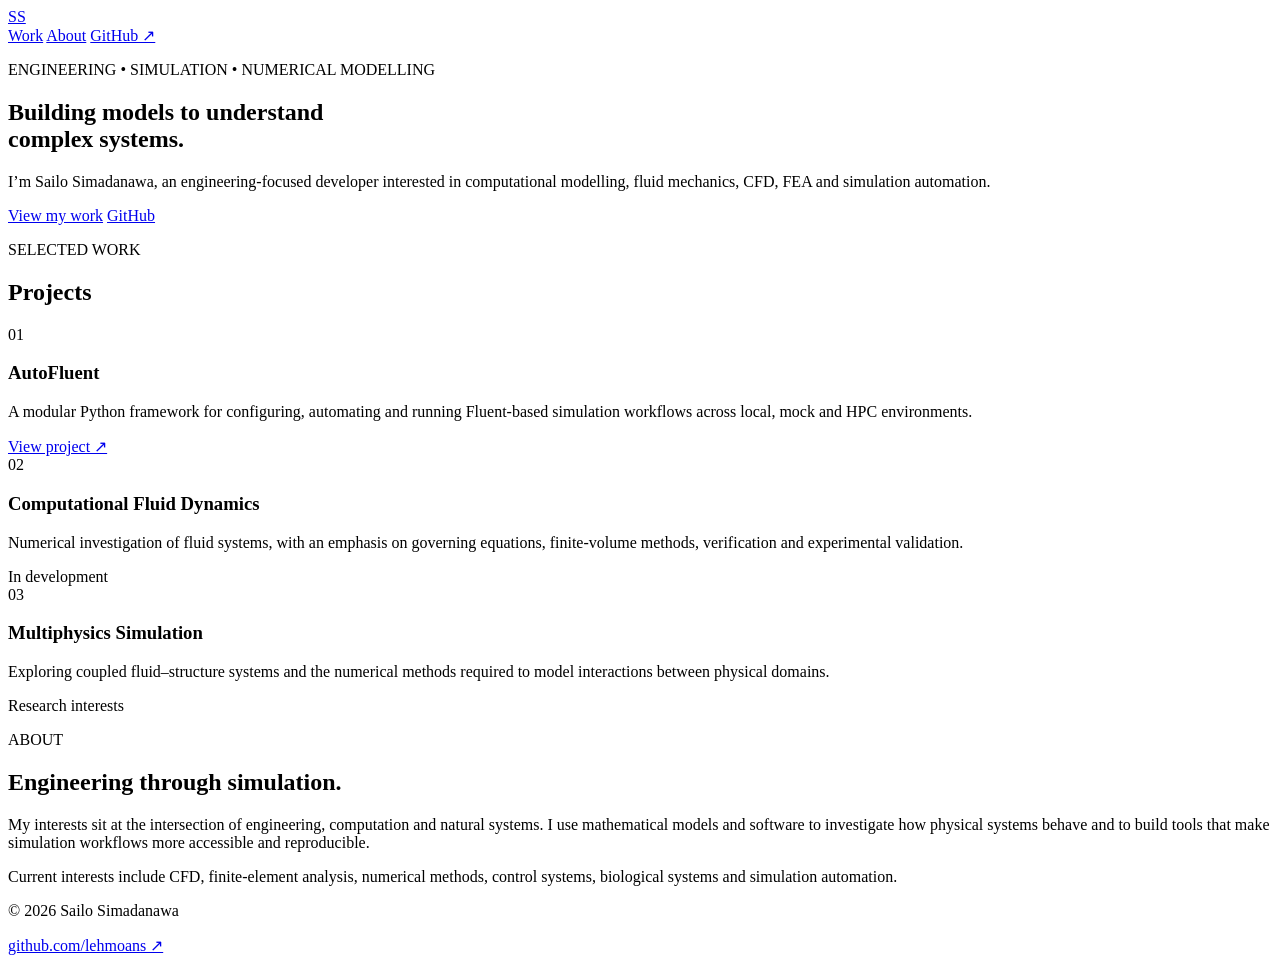
==== index.html @ bb5c77ad "Create initial portfolio website" ====
<!DOCTYPE html>
<html lang="en">
<head>
  <meta charset="UTF-8">
  <meta name="viewport" content="width=device-width, initial-scale=1.0">
  <meta name="description" content="Sailo Simadanawa — engineering, simulation and numerical modelling portfolio.">
  <title>Sailo Simadanawa | Simulation & Engineering</title>
  <link rel="stylesheet" href="style.css">
</head>
<body>
  <header class="nav">
    <a class="logo" href="#">SS</a>
    <nav>
      <a href="#work">Work</a>
      <a href="#about">About</a>
      <a href="https://github.com/lehmoans" target="_blank" rel="noopener">GitHub ↗</a>
    </nav>
  </header>

  <main>
    <section class="hero">
      <p class="eyebrow">ENGINEERING • SIMULATION • NUMERICAL MODELLING</p>
      <h1>Building models to understand<br><span>complex systems.</span></h1>
      <p class="intro">
        I’m Sailo Simadanawa, an engineering-focused developer interested in
        computational modelling, fluid mechanics, CFD, FEA and simulation automation.
      </p>
      <div class="actions">
        <a class="button primary" href="#work">View my work</a>
        <a class="button secondary" href="https://github.com/lehmoans" target="_blank" rel="noopener">GitHub</a>
      </div>
    </section>

    <section id="work" class="section">
      <div class="section-heading">
        <p class="eyebrow">SELECTED WORK</p>
        <h2>Projects</h2>
      </div>

      <div class="projects">
        <article class="card">
          <div class="number">01</div>
          <h3>AutoFluent</h3>
          <p>A modular Python framework for configuring, automating and running Fluent-based simulation workflows across local, mock and HPC environments.</p>
          <a href="https://github.com/lehmoans/manasimulations" target="_blank" rel="noopener">View project ↗</a>
        </article>

        <article class="card">
          <div class="number">02</div>
          <h3>Computational Fluid Dynamics</h3>
          <p>Numerical investigation of fluid systems, with an emphasis on governing equations, finite-volume methods, verification and experimental validation.</p>
          <span class="muted">In development</span>
        </article>

        <article class="card">
          <div class="number">03</div>
          <h3>Multiphysics Simulation</h3>
          <p>Exploring coupled fluid–structure systems and the numerical methods required to model interactions between physical domains.</p>
          <span class="muted">Research interests</span>
        </article>
      </div>
    </section>

    <section id="about" class="section about">
      <div class="section-heading">
        <p class="eyebrow">ABOUT</p>
        <h2>Engineering through simulation.</h2>
      </div>
      <div class="about-text">
        <p>
          My interests sit at the intersection of engineering, computation and
          natural systems. I use mathematical models and software to investigate
          how physical systems behave and to build tools that make simulation
          workflows more accessible and reproducible.
        </p>
        <p>
          Current interests include CFD, finite-element analysis, numerical
          methods, control systems, biological systems and simulation automation.
        </p>
      </div>
    </section>
  </main>

  <footer>
    <p>© 2026 Sailo Simadanawa</p>
    <a href="https://github.com/lehmoans" target="_blank" rel="noopener">github.com/lehmoans ↗</a>
  </footer>
</body>
</html>
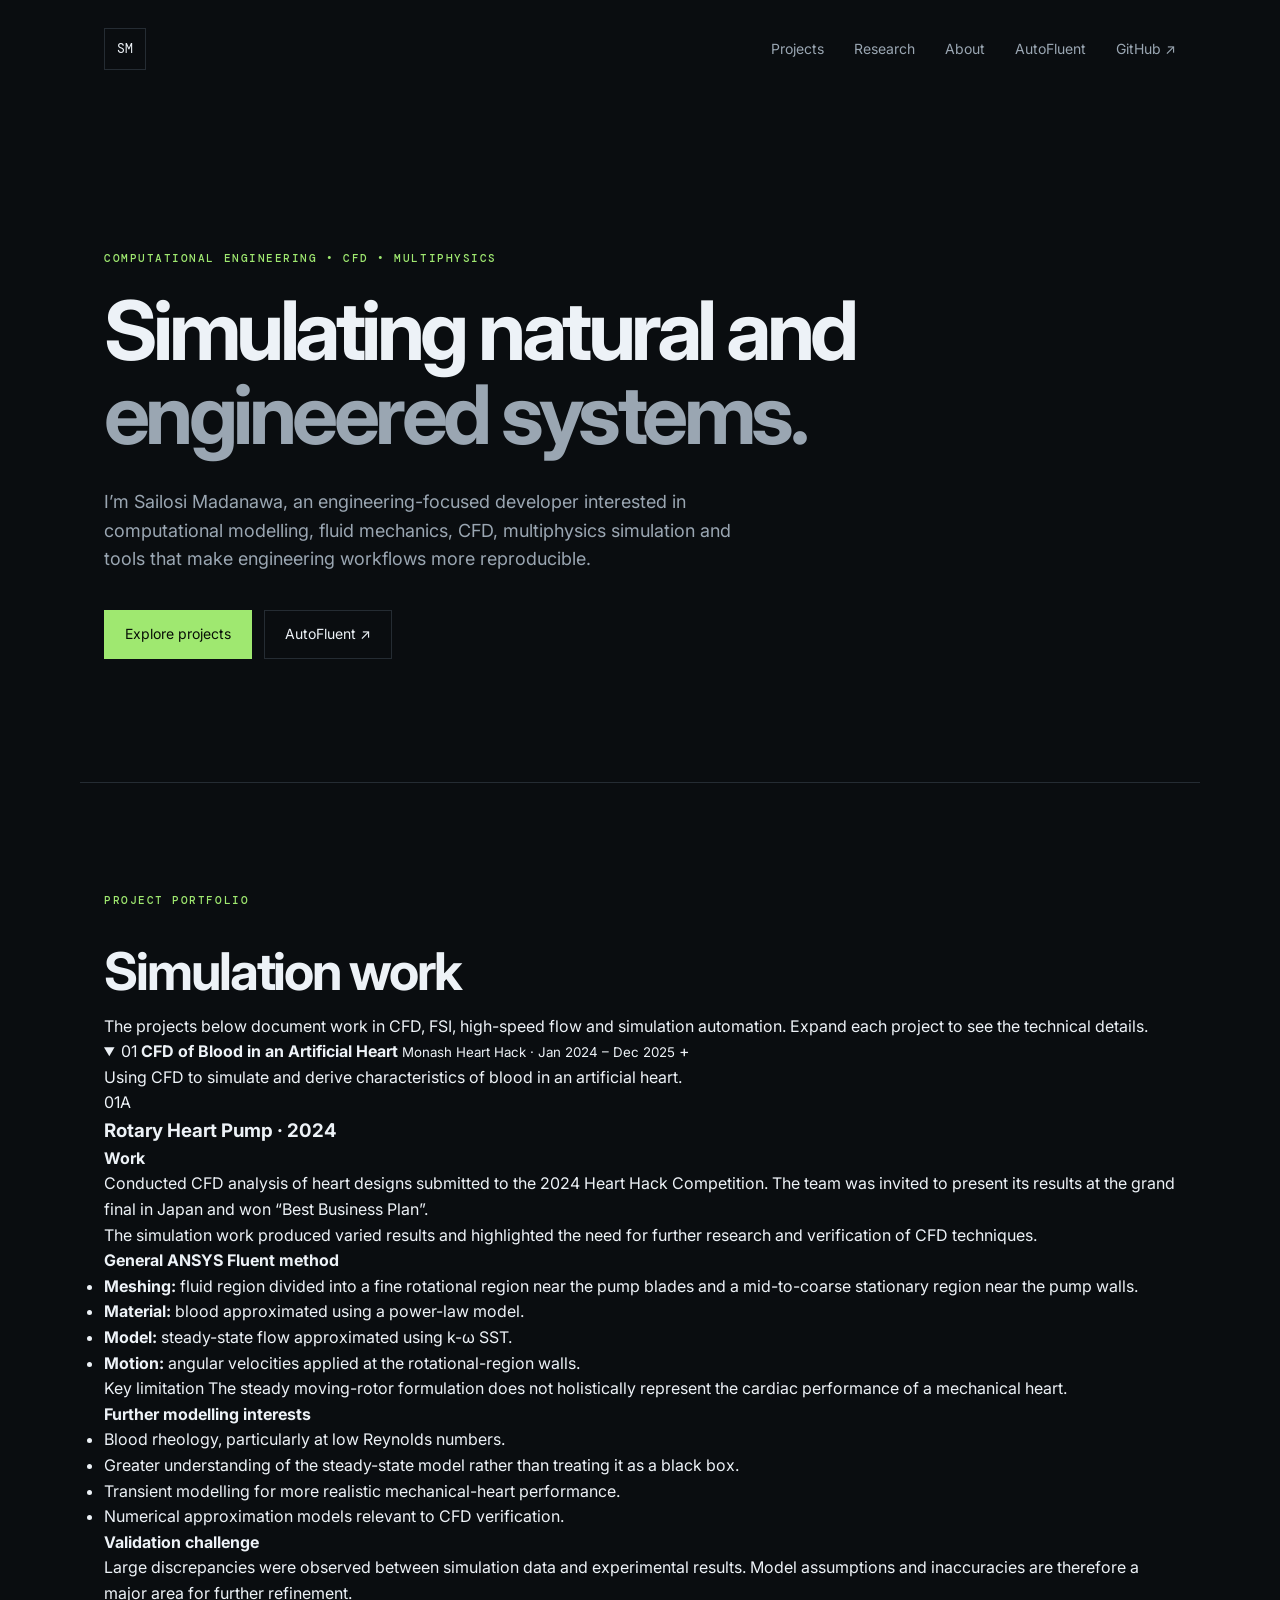
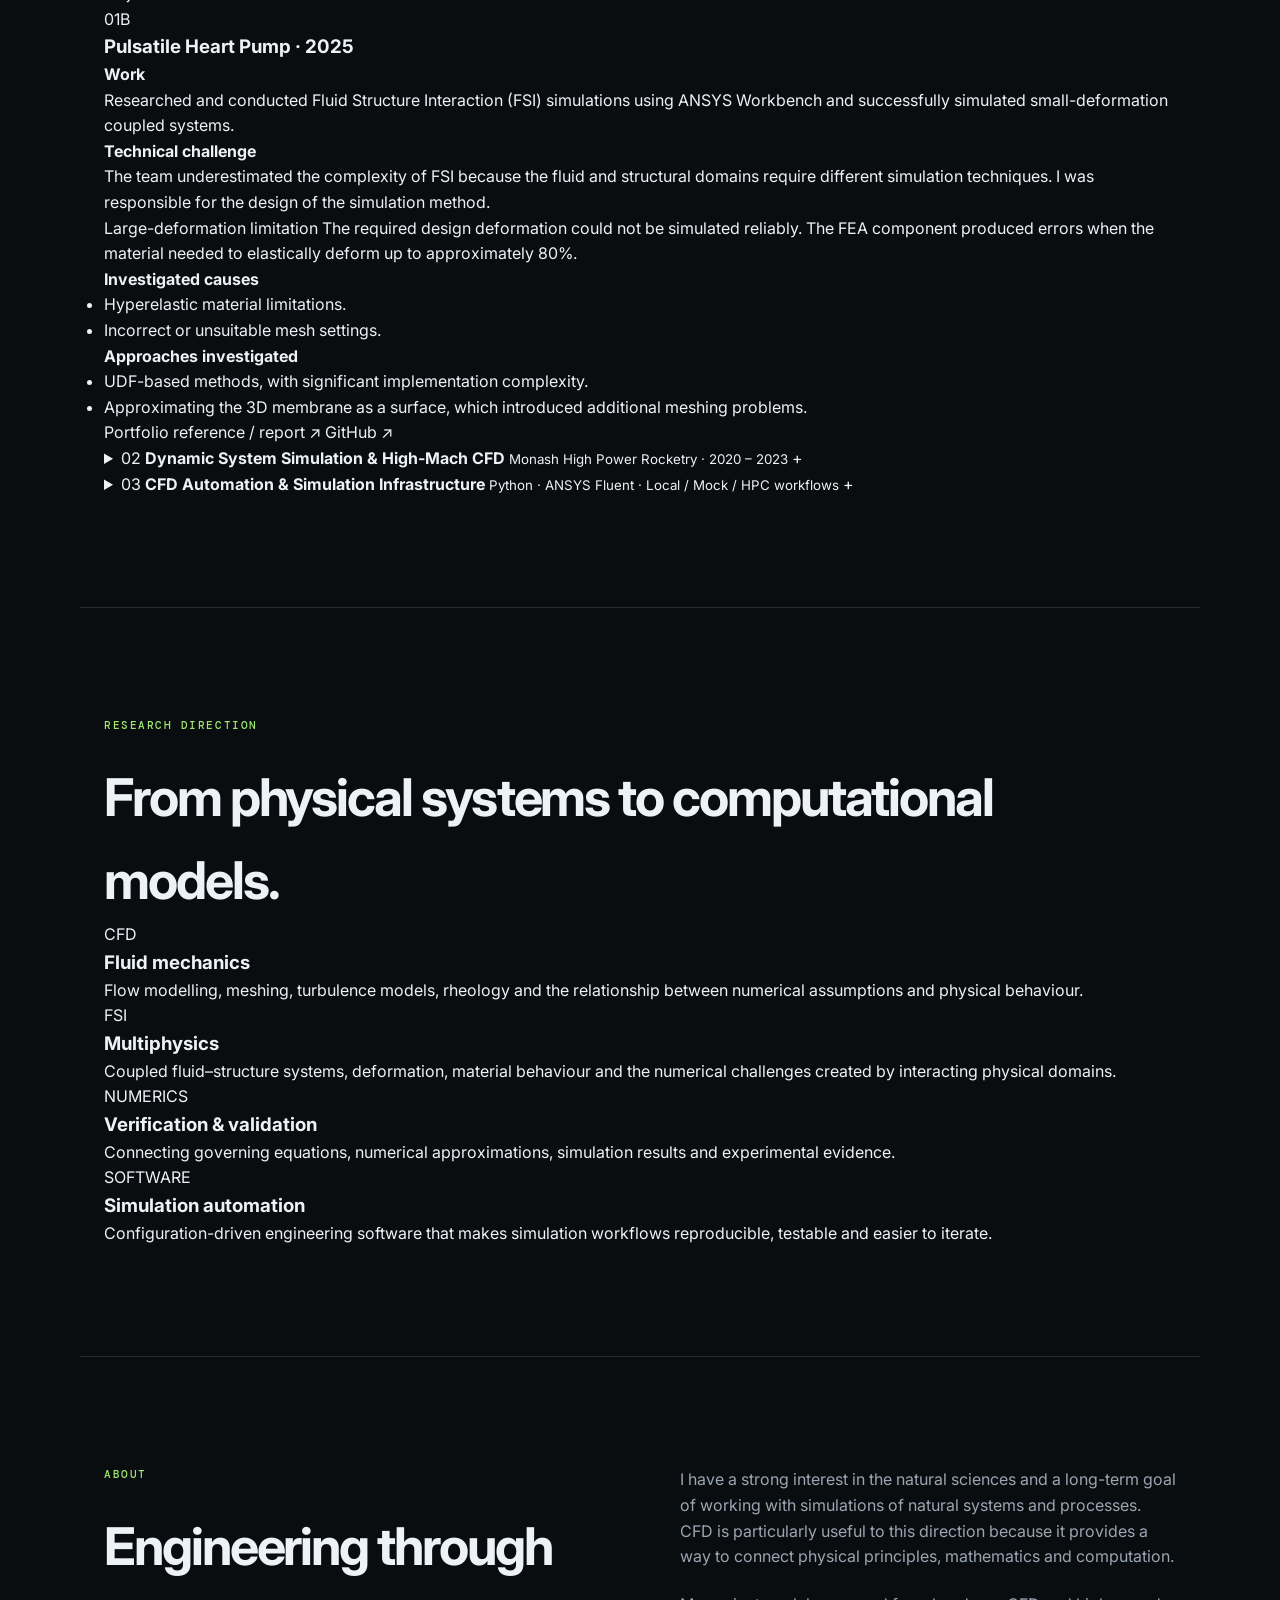
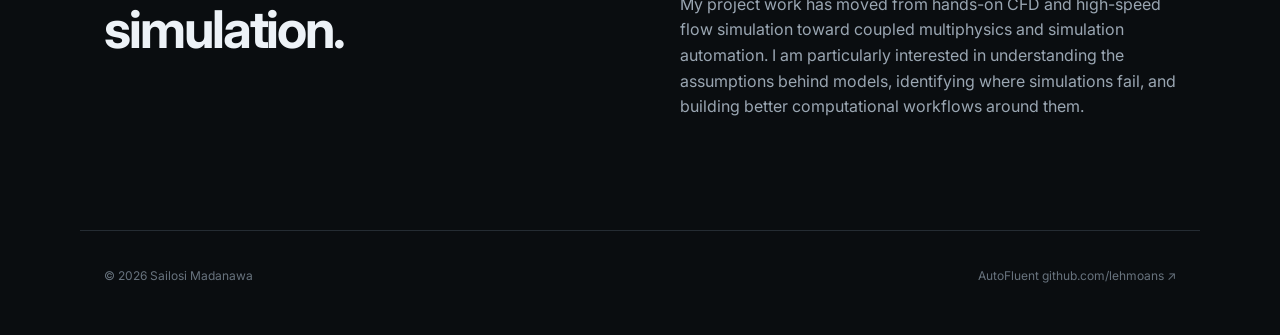
==== commit a912a7d0: "Build project portfolio with expandable project details" ====
--- a/index.html
+++ b/index.html
@@ -3,60 +3,302 @@
 <head>
   <meta charset="UTF-8">
   <meta name="viewport" content="width=device-width, initial-scale=1.0">
-  <meta name="description" content="Sailo Simadanawa — engineering, simulation and numerical modelling portfolio.">
-  <title>Sailo Simadanawa | Simulation & Engineering</title>
+  <meta name="description" content="Sailosi Madanawa — computational fluid dynamics, multiphysics simulation, numerical modelling and simulation automation portfolio.">
+  <meta property="og:title" content="Sailosi Madanawa | Simulation Engineering">
+  <meta property="og:description" content="Portfolio of CFD, FSI, high-Mach simulation and simulation automation projects.">
+  <meta property="og:type" content="website">
+  <title>Sailosi Madanawa | Simulation Engineering</title>
   <link rel="stylesheet" href="style.css">
 </head>
 <body>
   <header class="nav">
-    <a class="logo" href="#">SS</a>
-    <nav>
-      <a href="#work">Work</a>
+    <a class="logo" href="#">SM</a>
+    <nav aria-label="Primary navigation">
+      <a href="#projects">Projects</a>
+      <a href="#research">Research</a>
       <a href="#about">About</a>
+      <a href="autofluent.html">AutoFluent</a>
       <a href="https://github.com/lehmoans" target="_blank" rel="noopener">GitHub ↗</a>
     </nav>
   </header>
 
   <main>
     <section class="hero">
-      <p class="eyebrow">ENGINEERING • SIMULATION • NUMERICAL MODELLING</p>
-      <h1>Building models to understand<br><span>complex systems.</span></h1>
+      <p class="eyebrow">COMPUTATIONAL ENGINEERING • CFD • MULTIPHYSICS</p>
+      <h1>Simulating natural and<br><span>engineered systems.</span></h1>
       <p class="intro">
-        I’m Sailo Simadanawa, an engineering-focused developer interested in
-        computational modelling, fluid mechanics, CFD, FEA and simulation automation.
+        I’m Sailosi Madanawa, an engineering-focused developer interested in
+        computational modelling, fluid mechanics, CFD, multiphysics simulation
+        and tools that make engineering workflows more reproducible.
       </p>
       <div class="actions">
-        <a class="button primary" href="#work">View my work</a>
-        <a class="button secondary" href="https://github.com/lehmoans" target="_blank" rel="noopener">GitHub</a>
+        <a class="button primary" href="#projects">Explore projects</a>
+        <a class="button secondary" href="autofluent.html">AutoFluent ↗</a>
       </div>
     </section>
 
-    <section id="work" class="section">
+    <section id="projects" class="section">
       <div class="section-heading">
-        <p class="eyebrow">SELECTED WORK</p>
-        <h2>Projects</h2>
-      </div>
-
-      <div class="projects">
-        <article class="card">
-          <div class="number">01</div>
-          <h3>AutoFluent</h3>
-          <p>A modular Python framework for configuring, automating and running Fluent-based simulation workflows across local, mock and HPC environments.</p>
-          <a href="https://github.com/lehmoans/manasimulations" target="_blank" rel="noopener">View project ↗</a>
+        <p class="eyebrow">PROJECT PORTFOLIO</p>
+        <h2>Simulation work</h2>
+        <p class="section-lead">
+          The projects below document work in CFD, FSI, high-speed flow and
+          simulation automation. Expand each project to see the technical details.
+        </p>
+      </div>
+
+      <div class="project-list">
+        <details class="project" open>
+          <summary>
+            <span class="project-index">01</span>
+            <span class="project-title">
+              <strong>CFD of Blood in an Artificial Heart</strong>
+              <small>Monash Heart Hack · Jan 2024 – Dec 2025</small>
+            </span>
+            <span class="summary-mark">+</span>
+          </summary>
+
+          <div class="project-body">
+            <p class="lead">
+              Using CFD to simulate and derive characteristics of blood in an artificial heart.
+            </p>
+
+            <div class="subproject">
+              <div class="subproject-heading">
+                <span class="tag">01A</span>
+                <h3>Rotary Heart Pump · 2024</h3>
+              </div>
+
+              <div class="grid-2">
+                <div>
+                  <h4>Work</h4>
+                  <p>
+                    Conducted CFD analysis of heart designs submitted to the 2024
+                    Heart Hack Competition. The team was invited to present its
+                    results at the grand final in Japan and won “Best Business Plan”.
+                  </p>
+                  <p>
+                    The simulation work produced varied results and highlighted
+                    the need for further research and verification of CFD techniques.
+                  </p>
+                </div>
+
+                <div>
+                  <h4>General ANSYS Fluent method</h4>
+                  <ul>
+                    <li><b>Meshing:</b> fluid region divided into a fine rotational region near the pump blades and a mid-to-coarse stationary region near the pump walls.</li>
+                    <li><b>Material:</b> blood approximated using a power-law model.</li>
+                    <li><b>Model:</b> steady-state flow approximated using k-ω SST.</li>
+                    <li><b>Motion:</b> angular velocities applied at the rotational-region walls.</li>
+                  </ul>
+                </div>
+              </div>
+
+              <div class="project-note">
+                <span>Key limitation</span>
+                The steady moving-rotor formulation does not holistically represent
+                the cardiac performance of a mechanical heart.
+              </div>
+
+              <div class="grid-2">
+                <div>
+                  <h4>Further modelling interests</h4>
+                  <ul>
+                    <li>Blood rheology, particularly at low Reynolds numbers.</li>
+                    <li>Greater understanding of the steady-state model rather than treating it as a black box.</li>
+                    <li>Transient modelling for more realistic mechanical-heart performance.</li>
+                    <li>Numerical approximation models relevant to CFD verification.</li>
+                  </ul>
+                </div>
+                <div>
+                  <h4>Validation challenge</h4>
+                  <p>
+                    Large discrepancies were observed between simulation data and
+                    experimental results. Model assumptions and inaccuracies are
+                    therefore a major area for further refinement.
+                  </p>
+                </div>
+              </div>
+            </div>
+
+            <div class="subproject">
+              <div class="subproject-heading">
+                <span class="tag">01B</span>
+                <h3>Pulsatile Heart Pump · 2025</h3>
+              </div>
+
+              <div class="grid-2">
+                <div>
+                  <h4>Work</h4>
+                  <p>
+                    Researched and conducted Fluid Structure Interaction (FSI)
+                    simulations using ANSYS Workbench and successfully simulated
+                    small-deformation coupled systems.
+                  </p>
+                </div>
+                <div>
+                  <h4>Technical challenge</h4>
+                  <p>
+                    The team underestimated the complexity of FSI because the
+                    fluid and structural domains require different simulation
+                    techniques. I was responsible for the design of the simulation method.
+                  </p>
+                </div>
+              </div>
+
+              <div class="project-note warning">
+                <span>Large-deformation limitation</span>
+                The required design deformation could not be simulated reliably.
+                The FEA component produced errors when the material needed to
+                elastically deform up to approximately 80%.
+              </div>
+
+              <div class="grid-2">
+                <div>
+                  <h4>Investigated causes</h4>
+                  <ul>
+                    <li>Hyperelastic material limitations.</li>
+                    <li>Incorrect or unsuitable mesh settings.</li>
+                  </ul>
+                </div>
+                <div>
+                  <h4>Approaches investigated</h4>
+                  <ul>
+                    <li>UDF-based methods, with significant implementation complexity.</li>
+                    <li>Approximating the 3D membrane as a surface, which introduced additional meshing problems.</li>
+                  </ul>
+                </div>
+              </div>
+            </div>
+
+            <div class="project-links">
+              <a href="https://tinyurl.com/ysvwvvh9" target="_blank" rel="noopener">Portfolio reference / report ↗</a>
+              <a href="https://github.com/lehmoans" target="_blank" rel="noopener">GitHub ↗</a>
+            </div>
+          </div>
+        </details>
+
+        <details class="project">
+          <summary>
+            <span class="project-index">02</span>
+            <span class="project-title">
+              <strong>Dynamic System Simulation & High-Mach CFD</strong>
+              <small>Monash High Power Rocketry · 2020 – 2023</small>
+            </span>
+            <span class="summary-mark">+</span>
+          </summary>
+
+          <div class="project-body">
+            <p class="lead">
+              Simulation work focused on rocket behaviour at high Mach-number velocities.
+            </p>
+
+            <div class="grid-2">
+              <div>
+                <h4>Role</h4>
+                <p>
+                  Joined the Dynamics Simulations Team, contributing to the
+                  computational modelling of rocket behaviour at high Mach numbers.
+                </p>
+              </div>
+              <div>
+                <h4>Capabilities developed</h4>
+                <ul>
+                  <li>Python programming, self-taught through the project.</li>
+                  <li>ANSYS Fluent meshing and solution work, developed independently.</li>
+                  <li>Understanding of how CFD results can feed larger dynamic-system models.</li>
+                </ul>
+              </div>
+            </div>
+
+            <div class="project-note">
+              <span>System integration</span>
+              Contributed to the team-built six-degree-of-freedom rocket simulator,
+              which uses CFD results to determine characteristics such as time of
+              flight and apogee.
+            </div>
+          </div>
+        </details>
+
+        <details class="project">
+          <summary>
+            <span class="project-index">03</span>
+            <span class="project-title">
+              <strong>CFD Automation & Simulation Infrastructure</strong>
+              <small>Python · ANSYS Fluent · Local / Mock / HPC workflows</small>
+            </span>
+            <span class="summary-mark">+</span>
+          </summary>
+
+          <div class="project-body">
+            <p class="lead">
+              Extending hands-on CFD work into reusable software for automating
+              simulation setup, execution and repeatable engineering workflows.
+            </p>
+
+            <div class="grid-2">
+              <div>
+                <h4>Motivation</h4>
+                <p>
+                  Manual CFD setup and maintenance can make model fine-tuning
+                  expensive. Automation is being developed to reduce repetitive
+                  work and accelerate iteration.
+                </p>
+              </div>
+              <div>
+                <h4>Targeted iteration</h4>
+                <ul>
+                  <li>y+ target selection.</li>
+                  <li>Mesh refinement and coarsening.</li>
+                  <li>Fluid rheology characteristics.</li>
+                  <li>Repeatable configuration and execution.</li>
+                </ul>
+              </div>
+            </div>
+
+            <div class="project-callout">
+              <div>
+                <span class="eyebrow">FEATURED SOFTWARE PROJECT</span>
+                <h3>AutoFluent</h3>
+                <p>
+                  A modular Python framework for configuration-driven Fluent
+                  simulation workflows. It is being developed as a reusable
+                  simulation infrastructure project rather than a single-case script.
+                </p>
+              </div>
+              <a class="button primary" href="autofluent.html">Technical documentation ↗</a>
+            </div>
+          </div>
+        </details>
+      </div>
+    </section>
+
+    <section id="research" class="section">
+      <div class="section-heading">
+        <p class="eyebrow">RESEARCH DIRECTION</p>
+        <h2>From physical systems to computational models.</h2>
+      </div>
+
+      <div class="research-grid">
+        <article>
+          <span class="tag">CFD</span>
+          <h3>Fluid mechanics</h3>
+          <p>Flow modelling, meshing, turbulence models, rheology and the relationship between numerical assumptions and physical behaviour.</p>
         </article>
-
-        <article class="card">
-          <div class="number">02</div>
-          <h3>Computational Fluid Dynamics</h3>
-          <p>Numerical investigation of fluid systems, with an emphasis on governing equations, finite-volume methods, verification and experimental validation.</p>
-          <span class="muted">In development</span>
+        <article>
+          <span class="tag">FSI</span>
+          <h3>Multiphysics</h3>
+          <p>Coupled fluid–structure systems, deformation, material behaviour and the numerical challenges created by interacting physical domains.</p>
         </article>
-
-        <article class="card">
-          <div class="number">03</div>
-          <h3>Multiphysics Simulation</h3>
-          <p>Exploring coupled fluid–structure systems and the numerical methods required to model interactions between physical domains.</p>
-          <span class="muted">Research interests</span>
+        <article>
+          <span class="tag">NUMERICS</span>
+          <h3>Verification & validation</h3>
+          <p>Connecting governing equations, numerical approximations, simulation results and experimental evidence.</p>
+        </article>
+        <article>
+          <span class="tag">SOFTWARE</span>
+          <h3>Simulation automation</h3>
+          <p>Configuration-driven engineering software that makes simulation workflows reproducible, testable and easier to iterate.</p>
         </article>
       </div>
     </section>
@@ -68,22 +310,28 @@
       </div>
       <div class="about-text">
         <p>
-          My interests sit at the intersection of engineering, computation and
-          natural systems. I use mathematical models and software to investigate
-          how physical systems behave and to build tools that make simulation
-          workflows more accessible and reproducible.
+          I have a strong interest in the natural sciences and a long-term goal
+          of working with simulations of natural systems and processes. CFD is
+          particularly useful to this direction because it provides a way to
+          connect physical principles, mathematics and computation.
         </p>
         <p>
-          Current interests include CFD, finite-element analysis, numerical
-          methods, control systems, biological systems and simulation automation.
+          My project work has moved from hands-on CFD and high-speed flow
+          simulation toward coupled multiphysics and simulation automation.
+          I am particularly interested in understanding the assumptions behind
+          models, identifying where simulations fail, and building better
+          computational workflows around them.
         </p>
       </div>
     </section>
   </main>
 
   <footer>
-    <p>© 2026 Sailo Simadanawa</p>
-    <a href="https://github.com/lehmoans" target="_blank" rel="noopener">github.com/lehmoans ↗</a>
+    <p>© 2026 Sailosi Madanawa</p>
+    <div class="footer-links">
+      <a href="autofluent.html">AutoFluent</a>
+      <a href="https://github.com/lehmoans" target="_blank" rel="noopener">github.com/lehmoans ↗</a>
+    </div>
   </footer>
 </body>
 </html>
--- a/style.css
+++ b/style.css
@@ -0,0 +1,129 @@
+@import url('https://fonts.googleapis.com/css2?family=DM+Mono:wght@400;500&family=Inter:wght@400;500;600;700&display=swap');
+
+:root {
+  --bg: #0a0d10;
+  --surface: #11161b;
+  --text: #edf2f7;
+  --muted: #9aa6b2;
+  --line: #252c33;
+  --accent: #9fe870;
+  --max: 1120px;
+}
+
+* { box-sizing: border-box; margin: 0; padding: 0; }
+html { scroll-behavior: smooth; }
+body {
+  background: var(--bg);
+  color: var(--text);
+  font-family: Inter, sans-serif;
+  line-height: 1.6;
+}
+a { color: inherit; text-decoration: none; }
+
+.nav {
+  max-width: var(--max);
+  margin: auto;
+  padding: 28px 24px;
+  display: flex;
+  align-items: center;
+  justify-content: space-between;
+}
+.logo {
+  width: 42px;
+  height: 42px;
+  border: 1px solid var(--line);
+  display: grid;
+  place-items: center;
+  font-family: "DM Mono", monospace;
+  font-size: 13px;
+}
+.nav nav { display: flex; gap: 30px; color: var(--muted); font-size: 14px; }
+.nav nav a:hover, footer a:hover { color: var(--text); }
+
+.hero {
+  max-width: var(--max);
+  min-height: 76vh;
+  margin: auto;
+  padding: 130px 24px 100px;
+  display: flex;
+  flex-direction: column;
+  justify-content: center;
+}
+.eyebrow {
+  color: var(--accent);
+  font: 500 11px/1.4 "DM Mono", monospace;
+  letter-spacing: .14em;
+  margin-bottom: 22px;
+}
+h1 {
+  max-width: 850px;
+  font-size: clamp(46px, 7vw, 82px);
+  line-height: 1.03;
+  letter-spacing: -.055em;
+}
+h1 span { color: var(--muted); }
+.intro {
+  max-width: 650px;
+  margin-top: 30px;
+  color: var(--muted);
+  font-size: 18px;
+}
+.actions { display: flex; gap: 12px; margin-top: 36px; }
+.button {
+  padding: 12px 20px;
+  border: 1px solid var(--line);
+  font-size: 14px;
+  transition: .2s ease;
+}
+.primary { background: var(--accent); color: #091007; border-color: var(--accent); }
+.secondary:hover { border-color: #59636d; }
+
+.section {
+  max-width: var(--max);
+  margin: auto;
+  padding: 110px 24px;
+  border-top: 1px solid var(--line);
+}
+.section-heading h2 { font-size: clamp(32px, 5vw, 52px); letter-spacing: -.04em; }
+.projects {
+  display: grid;
+  grid-template-columns: repeat(3, 1fr);
+  gap: 16px;
+  margin-top: 55px;
+}
+.card {
+  min-height: 330px;
+  padding: 28px;
+  background: var(--surface);
+  border: 1px solid var(--line);
+  display: flex;
+  flex-direction: column;
+}
+.number { color: var(--muted); font: 12px "DM Mono", monospace; }
+.card h3 { margin-top: 70px; font-size: 23px; }
+.card p { margin-top: 12px; color: var(--muted); font-size: 14px; }
+.card a { margin-top: auto; padding-top: 28px; color: var(--accent); font-size: 13px; }
+.muted { margin-top: auto; padding-top: 28px; color: #68737e; font: 11px "DM Mono", monospace; text-transform: uppercase; }
+
+.about { display: grid; grid-template-columns: 1fr 1fr; gap: 80px; }
+.about-text { max-width: 560px; color: var(--muted); }
+.about-text p + p { margin-top: 22px; }
+
+footer {
+  max-width: var(--max);
+  margin: auto;
+  padding: 35px 24px 50px;
+  display: flex;
+  justify-content: space-between;
+  color: #68737e;
+  font-size: 12px;
+  border-top: 1px solid var(--line);
+}
+
+@media (max-width: 760px) {
+  .hero { padding-top: 80px; }
+  .projects, .about { grid-template-columns: 1fr; }
+  .card { min-height: 280px; }
+  .about { gap: 40px; }
+  .nav nav { gap: 16px; }
+}
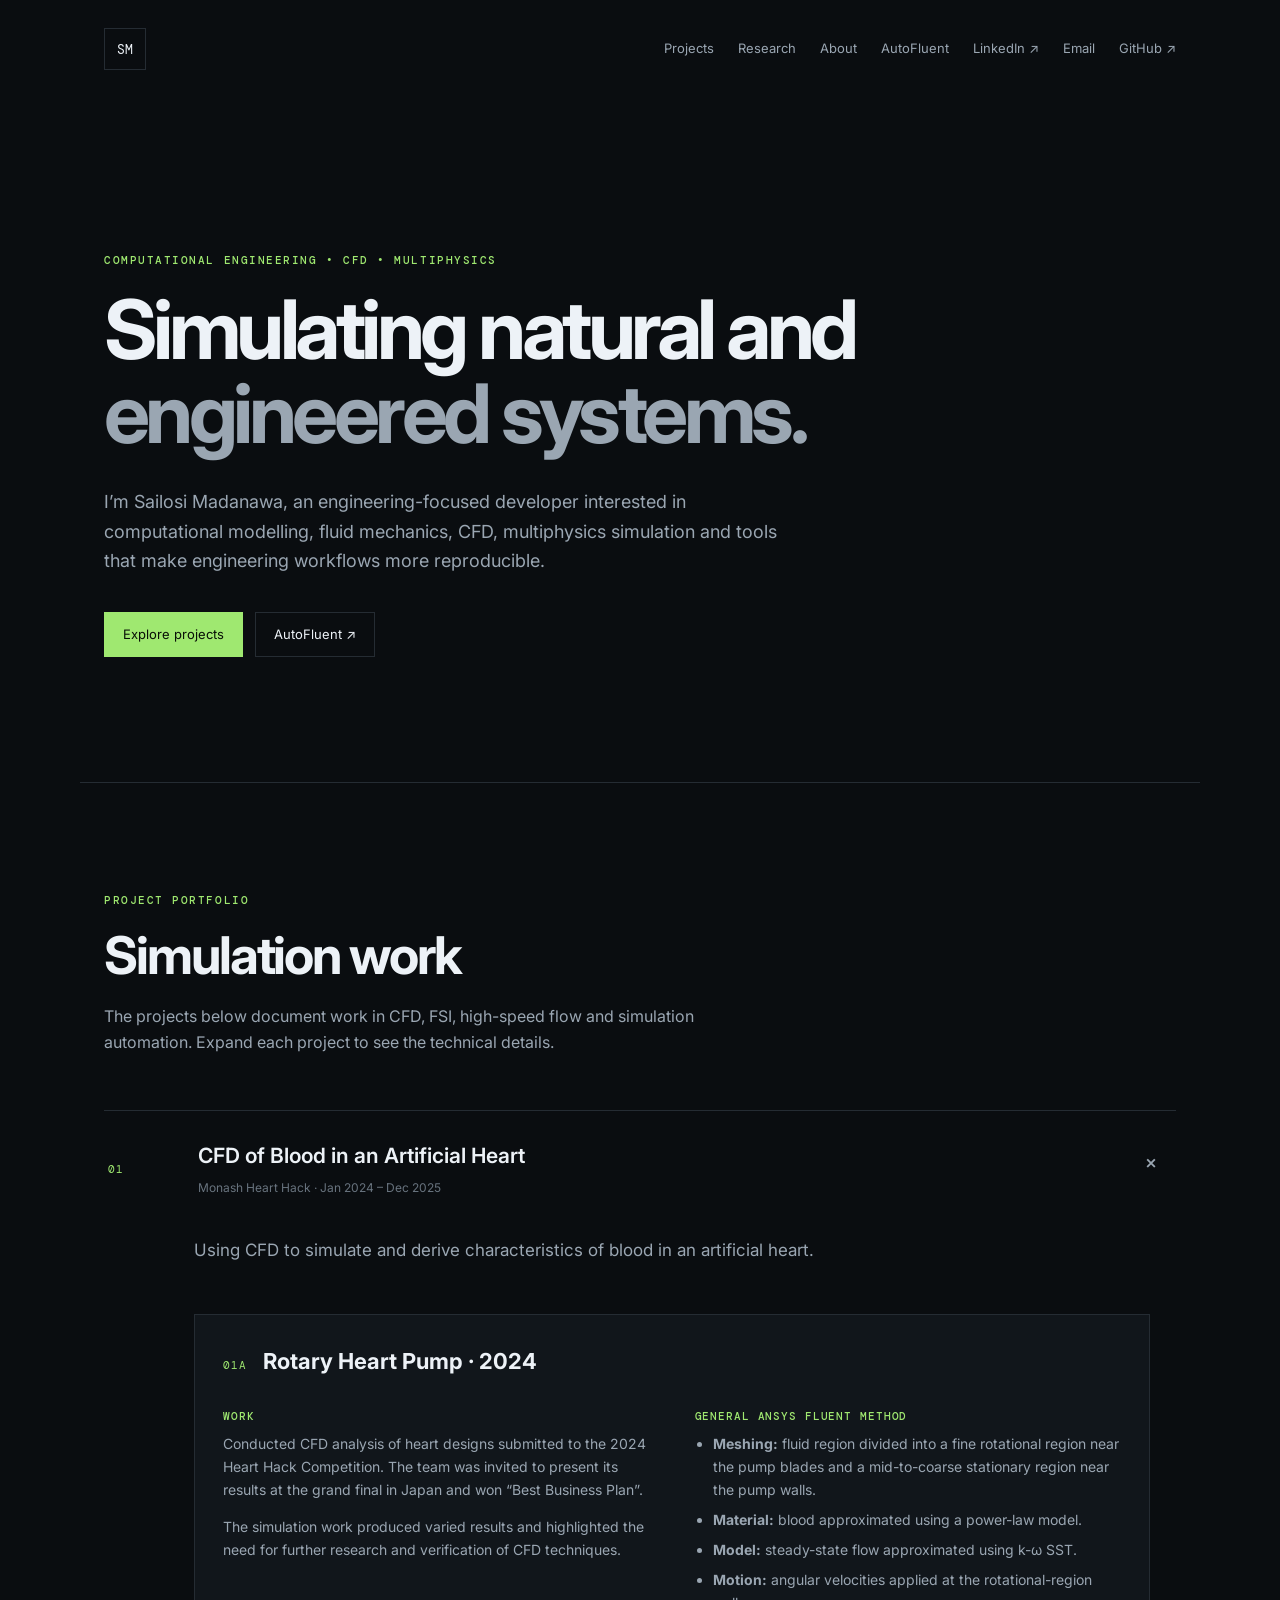
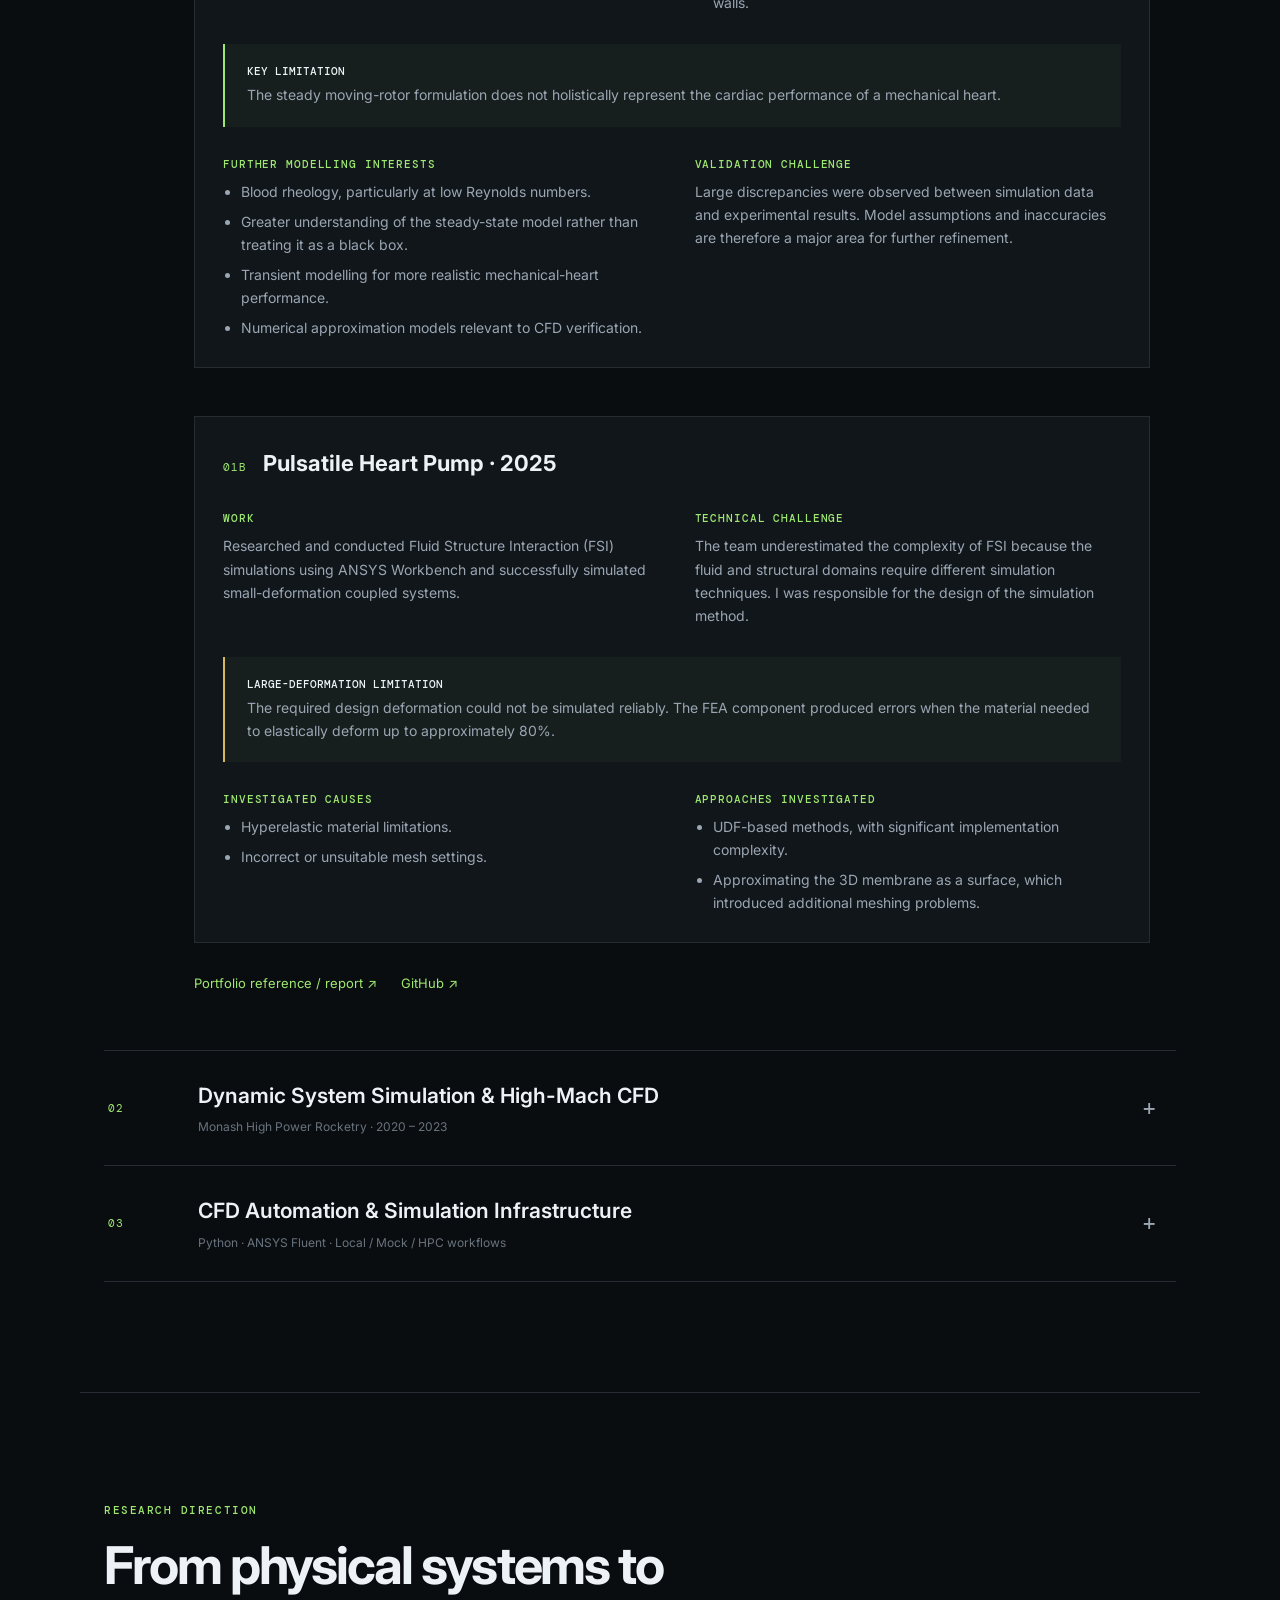
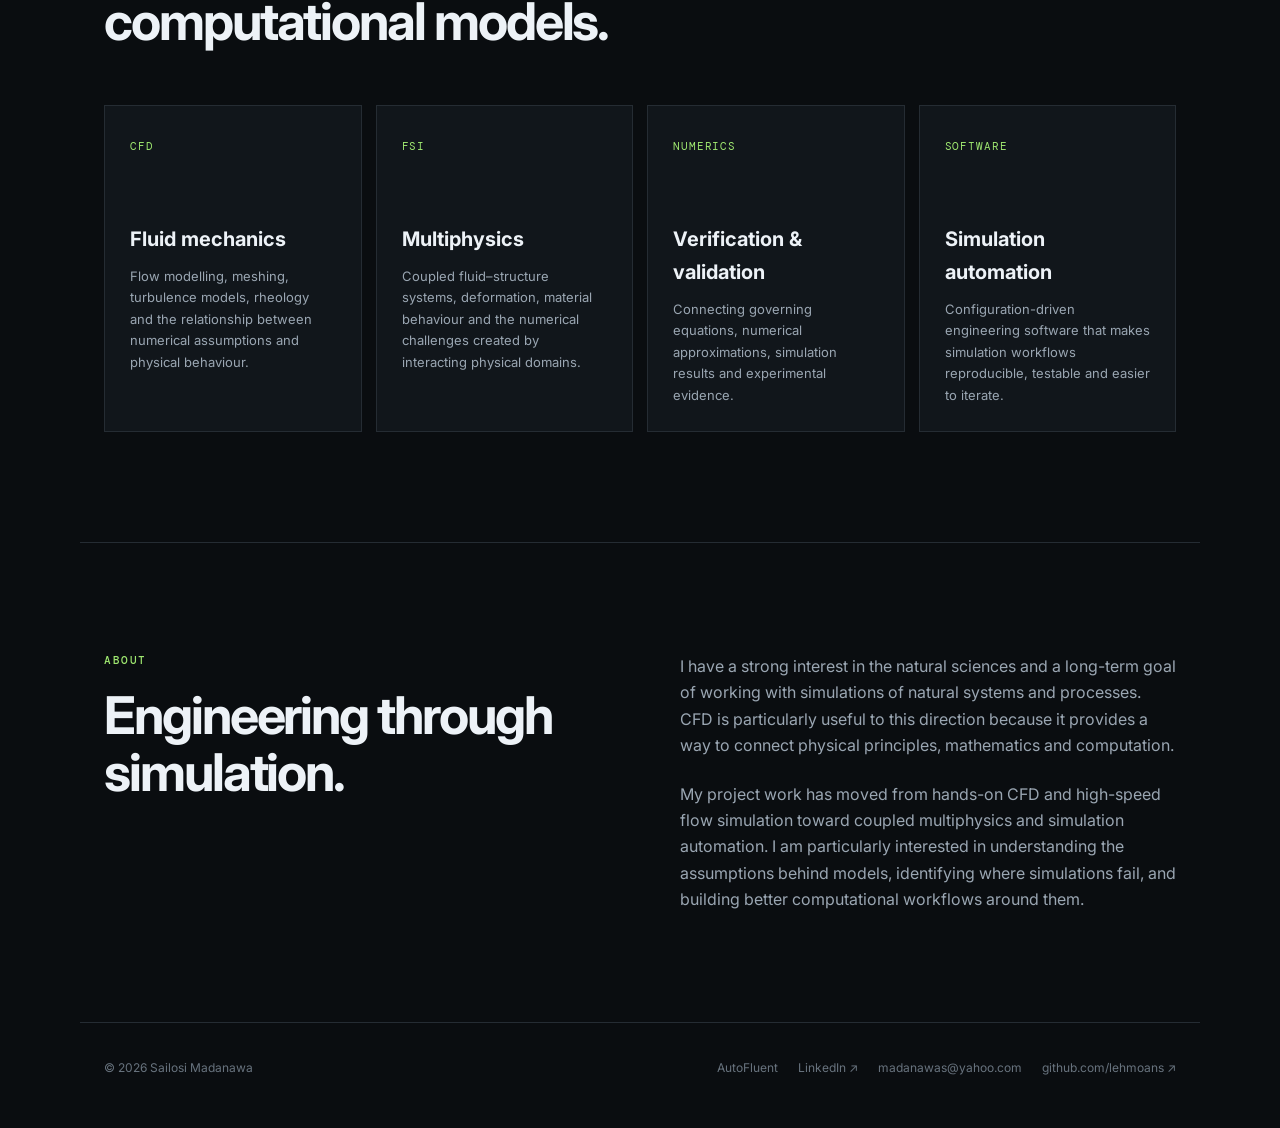
==== commit 46e3c63f: "Add LinkedIn and email contact links" ====
--- a/index.html
+++ b/index.html
@@ -18,6 +18,8 @@
       <a href="#research">Research</a>
       <a href="#about">About</a>
       <a href="autofluent.html">AutoFluent</a>
+      <a href="https://www.linkedin.com/in/sailosimadanawa/" target="_blank" rel="noopener">LinkedIn ↗</a>
+      <a href="mailto:madanawas@yahoo.com">Email</a>
       <a href="https://github.com/lehmoans" target="_blank" rel="noopener">GitHub ↗</a>
     </nav>
   </header>
@@ -330,6 +332,8 @@
     <p>© 2026 Sailosi Madanawa</p>
     <div class="footer-links">
       <a href="autofluent.html">AutoFluent</a>
+      <a href="https://www.linkedin.com/in/sailosimadanawa/" target="_blank" rel="noopener">LinkedIn ↗</a>
+      <a href="mailto:madanawas@yahoo.com">madanawas@yahoo.com</a>
       <a href="https://github.com/lehmoans" target="_blank" rel="noopener">github.com/lehmoans ↗</a>
     </div>
   </footer>
--- a/style.css
+++ b/style.css
@@ -3,8 +3,10 @@
 :root {
   --bg: #0a0d10;
   --surface: #11161b;
+  --surface-2: #151b21;
   --text: #edf2f7;
   --muted: #9aa6b2;
+  --subtle: #68737e;
   --line: #252c33;
   --accent: #9fe870;
   --max: 1120px;
@@ -16,9 +18,10 @@
   background: var(--bg);
   color: var(--text);
   font-family: Inter, sans-serif;
-  line-height: 1.6;
+  line-height: 1.65;
 }
 a { color: inherit; text-decoration: none; }
+a:hover { color: var(--accent); }
 
 .nav {
   max-width: var(--max);
@@ -34,11 +37,10 @@
   border: 1px solid var(--line);
   display: grid;
   place-items: center;
-  font-family: "DM Mono", monospace;
-  font-size: 13px;
-}
-.nav nav { display: flex; gap: 30px; color: var(--muted); font-size: 14px; }
-.nav nav a:hover, footer a:hover { color: var(--text); }
+  font: 13px "DM Mono", monospace;
+}
+.nav nav { display: flex; gap: 24px; color: var(--muted); font-size: 13px; }
+.nav nav a:hover { color: var(--text); }
 
 .hero {
   max-width: var(--max);
@@ -53,29 +55,31 @@
   color: var(--accent);
   font: 500 11px/1.4 "DM Mono", monospace;
   letter-spacing: .14em;
-  margin-bottom: 22px;
+  margin-bottom: 20px;
 }
 h1 {
-  max-width: 850px;
+  max-width: 900px;
   font-size: clamp(46px, 7vw, 82px);
   line-height: 1.03;
   letter-spacing: -.055em;
 }
 h1 span { color: var(--muted); }
 .intro {
-  max-width: 650px;
+  max-width: 690px;
   margin-top: 30px;
   color: var(--muted);
   font-size: 18px;
 }
-.actions { display: flex; gap: 12px; margin-top: 36px; }
+.actions { display: flex; flex-wrap: wrap; gap: 12px; margin-top: 36px; }
 .button {
-  padding: 12px 20px;
-  border: 1px solid var(--line);
-  font-size: 14px;
+  display: inline-block;
+  padding: 11px 18px;
+  border: 1px solid var(--line);
+  font-size: 13px;
   transition: .2s ease;
 }
 .primary { background: var(--accent); color: #091007; border-color: var(--accent); }
+.primary:hover { color: #091007; filter: brightness(1.05); }
 .secondary:hover { border-color: #59636d; }
 
 .section {
@@ -84,29 +88,140 @@
   padding: 110px 24px;
   border-top: 1px solid var(--line);
 }
-.section-heading h2 { font-size: clamp(32px, 5vw, 52px); letter-spacing: -.04em; }
-.projects {
-  display: grid;
-  grid-template-columns: repeat(3, 1fr);
+.section-heading h2 {
+  max-width: 800px;
+  font-size: clamp(32px, 5vw, 52px);
+  line-height: 1.08;
+  letter-spacing: -.04em;
+}
+.section-lead {
+  max-width: 650px;
+  margin-top: 18px;
+  color: var(--muted);
+}
+
+.project-list { margin-top: 55px; }
+.project {
+  border-top: 1px solid var(--line);
+}
+.project:last-child { border-bottom: 1px solid var(--line); }
+.project summary {
+  list-style: none;
+  cursor: pointer;
+  padding: 28px 4px;
+  display: grid;
+  grid-template-columns: 70px 1fr 30px;
+  gap: 20px;
+  align-items: center;
+}
+.project summary::-webkit-details-marker { display: none; }
+.project summary:hover .project-title strong { color: var(--accent); }
+.project-index, .tag {
+  color: var(--accent);
+  font: 11px "DM Mono", monospace;
+  letter-spacing: .08em;
+}
+.project-title { display: flex; flex-direction: column; }
+.project-title strong { font-size: 21px; font-weight: 600; transition: color .2s ease; }
+.project-title small { margin-top: 4px; color: var(--subtle); font-size: 12px; }
+.summary-mark {
+  font: 24px "DM Mono", monospace;
+  color: var(--muted);
+  transition: transform .2s ease;
+}
+.project[open] .summary-mark { transform: rotate(45deg); }
+.project-body {
+  padding: 10px 4px 55px 90px;
+  max-width: 1050px;
+}
+.lead { color: var(--text); font-size: 17px; max-width: 780px; }
+.subproject {
+  margin-top: 48px;
+  padding: 28px;
+  background: var(--surface);
+  border: 1px solid var(--line);
+}
+.subproject-heading {
+  display: flex;
+  align-items: baseline;
   gap: 16px;
+  margin-bottom: 30px;
+}
+.subproject h3 { font-size: 22px; }
+.grid-2 {
+  display: grid;
+  grid-template-columns: 1fr 1fr;
+  gap: 45px;
+  margin-top: 30px;
+}
+.grid-2 h4 {
+  margin-bottom: 9px;
+  font: 500 11px "DM Mono", monospace;
+  color: var(--accent);
+  text-transform: uppercase;
+  letter-spacing: .08em;
+}
+.grid-2 p, .grid-2 li { color: var(--muted); font-size: 14px; }
+.grid-2 p + p { margin-top: 14px; }
+ul { padding-left: 18px; }
+li + li { margin-top: 7px; }
+
+.project-note {
+  margin-top: 30px;
+  padding: 20px 22px;
+  border-left: 2px solid var(--accent);
+  background: rgba(159, 232, 112, .04);
+  color: var(--muted);
+  font-size: 14px;
+}
+.project-note span {
+  display: block;
+  margin-bottom: 5px;
+  color: var(--text);
+  font: 500 11px "DM Mono", monospace;
+  text-transform: uppercase;
+}
+.project-note.warning { border-left-color: #d7b85d; }
+.project-links {
+  display: flex;
+  flex-wrap: wrap;
+  gap: 24px;
+  margin-top: 30px;
+  font-size: 13px;
+  color: var(--accent);
+}
+
+.project-callout {
+  margin-top: 45px;
+  padding: 28px;
+  border: 1px solid var(--line);
+  background: var(--surface-2);
+  display: flex;
+  justify-content: space-between;
+  gap: 30px;
+  align-items: end;
+}
+.project-callout .eyebrow { margin-bottom: 8px; }
+.project-callout h3 { font-size: 27px; }
+.project-callout p { max-width: 680px; margin-top: 8px; color: var(--muted); font-size: 14px; }
+
+.research-grid {
+  display: grid;
+  grid-template-columns: repeat(4, 1fr);
+  gap: 14px;
   margin-top: 55px;
 }
-.card {
-  min-height: 330px;
-  padding: 28px;
-  background: var(--surface);
-  border: 1px solid var(--line);
-  display: flex;
-  flex-direction: column;
-}
-.number { color: var(--muted); font: 12px "DM Mono", monospace; }
-.card h3 { margin-top: 70px; font-size: 23px; }
-.card p { margin-top: 12px; color: var(--muted); font-size: 14px; }
-.card a { margin-top: auto; padding-top: 28px; color: var(--accent); font-size: 13px; }
-.muted { margin-top: auto; padding-top: 28px; color: #68737e; font: 11px "DM Mono", monospace; text-transform: uppercase; }
+.research-grid article {
+  min-height: 260px;
+  padding: 25px;
+  background: var(--surface);
+  border: 1px solid var(--line);
+}
+.research-grid h3 { margin-top: 65px; font-size: 20px; }
+.research-grid p { margin-top: 10px; color: var(--muted); font-size: 13px; }
 
 .about { display: grid; grid-template-columns: 1fr 1fr; gap: 80px; }
-.about-text { max-width: 560px; color: var(--muted); }
+.about-text { max-width: 600px; color: var(--muted); }
 .about-text p + p { margin-top: 22px; }
 
 footer {
@@ -115,15 +230,125 @@
   padding: 35px 24px 50px;
   display: flex;
   justify-content: space-between;
-  color: #68737e;
+  color: var(--subtle);
   font-size: 12px;
   border-top: 1px solid var(--line);
 }
-
-@media (max-width: 760px) {
+.footer-links { display: flex; gap: 20px; }
+
+@media (max-width: 850px) {
+  .research-grid { grid-template-columns: 1fr 1fr; }
+  .project-body { padding-left: 4px; }
+  .project-callout { align-items: flex-start; flex-direction: column; }
+}
+
+@media (max-width: 700px) {
   .hero { padding-top: 80px; }
-  .projects, .about { grid-template-columns: 1fr; }
-  .card { min-height: 280px; }
+  .nav { align-items: flex-start; }
+  .nav nav { flex-wrap: wrap; justify-content: flex-end; gap: 10px 15px; max-width: 280px; }
+  .project summary { grid-template-columns: 42px 1fr 25px; gap: 12px; }
+  .project-title strong { font-size: 18px; }
+  .grid-2, .research-grid, .about { grid-template-columns: 1fr; }
+  .subproject { padding: 22px; }
+  .research-grid h3 { margin-top: 35px; }
   .about { gap: 40px; }
-  .nav nav { gap: 16px; }
-}
+  footer { flex-direction: column; gap: 12px; }
+}
+
+.autofluent-hero { min-height: 64vh; }
+.autofluent-hero h1 { font-size: clamp(58px, 9vw, 110px); }
+.autofluent-hero h1 span { color: var(--accent); }
+
+.doc-grid {
+  display: grid;
+  grid-template-columns: 1.15fr .85fr;
+  gap: 55px;
+  margin-top: 45px;
+}
+.lead { color: var(--muted); font-size: 17px; line-height: 1.75; }
+.doc-card {
+  padding: 28px;
+  background: var(--surface);
+  border: 1px solid var(--line);
+}
+.doc-card h3 { margin: 14px 0 10px; font-size: 22px; }
+.doc-card p, .doc-card li { color: var(--muted); font-size: 14px; }
+.doc-card li + li { margin-top: 10px; }
+
+.architecture {
+  margin-top: 55px;
+  display: flex;
+  flex-direction: column;
+  gap: 14px;
+}
+.architecture-node {
+  padding: 25px;
+  background: var(--surface);
+  border: 1px solid var(--line);
+}
+.architecture-node.root, .architecture-node.pipeline {
+  border-color: #35443a;
+}
+.architecture-node span {
+  display: block;
+  color: var(--accent);
+  font: 10px "DM Mono", monospace;
+  letter-spacing: .12em;
+}
+.architecture-node strong {
+  display: block;
+  margin-top: 9px;
+  font-size: 20px;
+}
+.architecture-node p { margin-top: 7px; color: var(--muted); font-size: 13px; }
+.architecture-branch {
+  display: grid;
+  grid-template-columns: repeat(2, 1fr);
+  gap: 14px;
+}
+.architecture-branch:last-child { grid-template-columns: repeat(3, 1fr); }
+
+.code-tree, .config-example {
+  margin-top: 35px;
+  background: #080b0e;
+  border: 1px solid var(--line);
+  overflow-x: auto;
+}
+.tree-label {
+  padding: 12px 18px;
+  border-bottom: 1px solid var(--line);
+  color: var(--subtle);
+  font: 10px "DM Mono", monospace;
+  letter-spacing: .1em;
+}
+pre {
+  padding: 24px;
+  color: #c9d2da;
+  font: 12px/1.75 "DM Mono", monospace;
+  white-space: pre;
+}
+.steps {
+  margin-top: 50px;
+  display: grid;
+  grid-template-columns: repeat(5, 1fr);
+  gap: 12px;
+}
+.steps article {
+  min-height: 240px;
+  padding: 22px;
+  background: var(--surface);
+  border: 1px solid var(--line);
+}
+.steps span {
+  color: var(--accent);
+  font: 11px "DM Mono", monospace;
+}
+.steps h3 { margin-top: 45px; font-size: 18px; }
+.steps p { margin-top: 8px; color: var(--muted); font-size: 13px; }
+
+@media (max-width: 850px) {
+  .doc-grid, .architecture-branch:last-child, .steps { grid-template-columns: 1fr 1fr; }
+}
+@media (max-width: 700px) {
+  .doc-grid, .architecture-branch, .architecture-branch:last-child, .steps { grid-template-columns: 1fr; }
+}
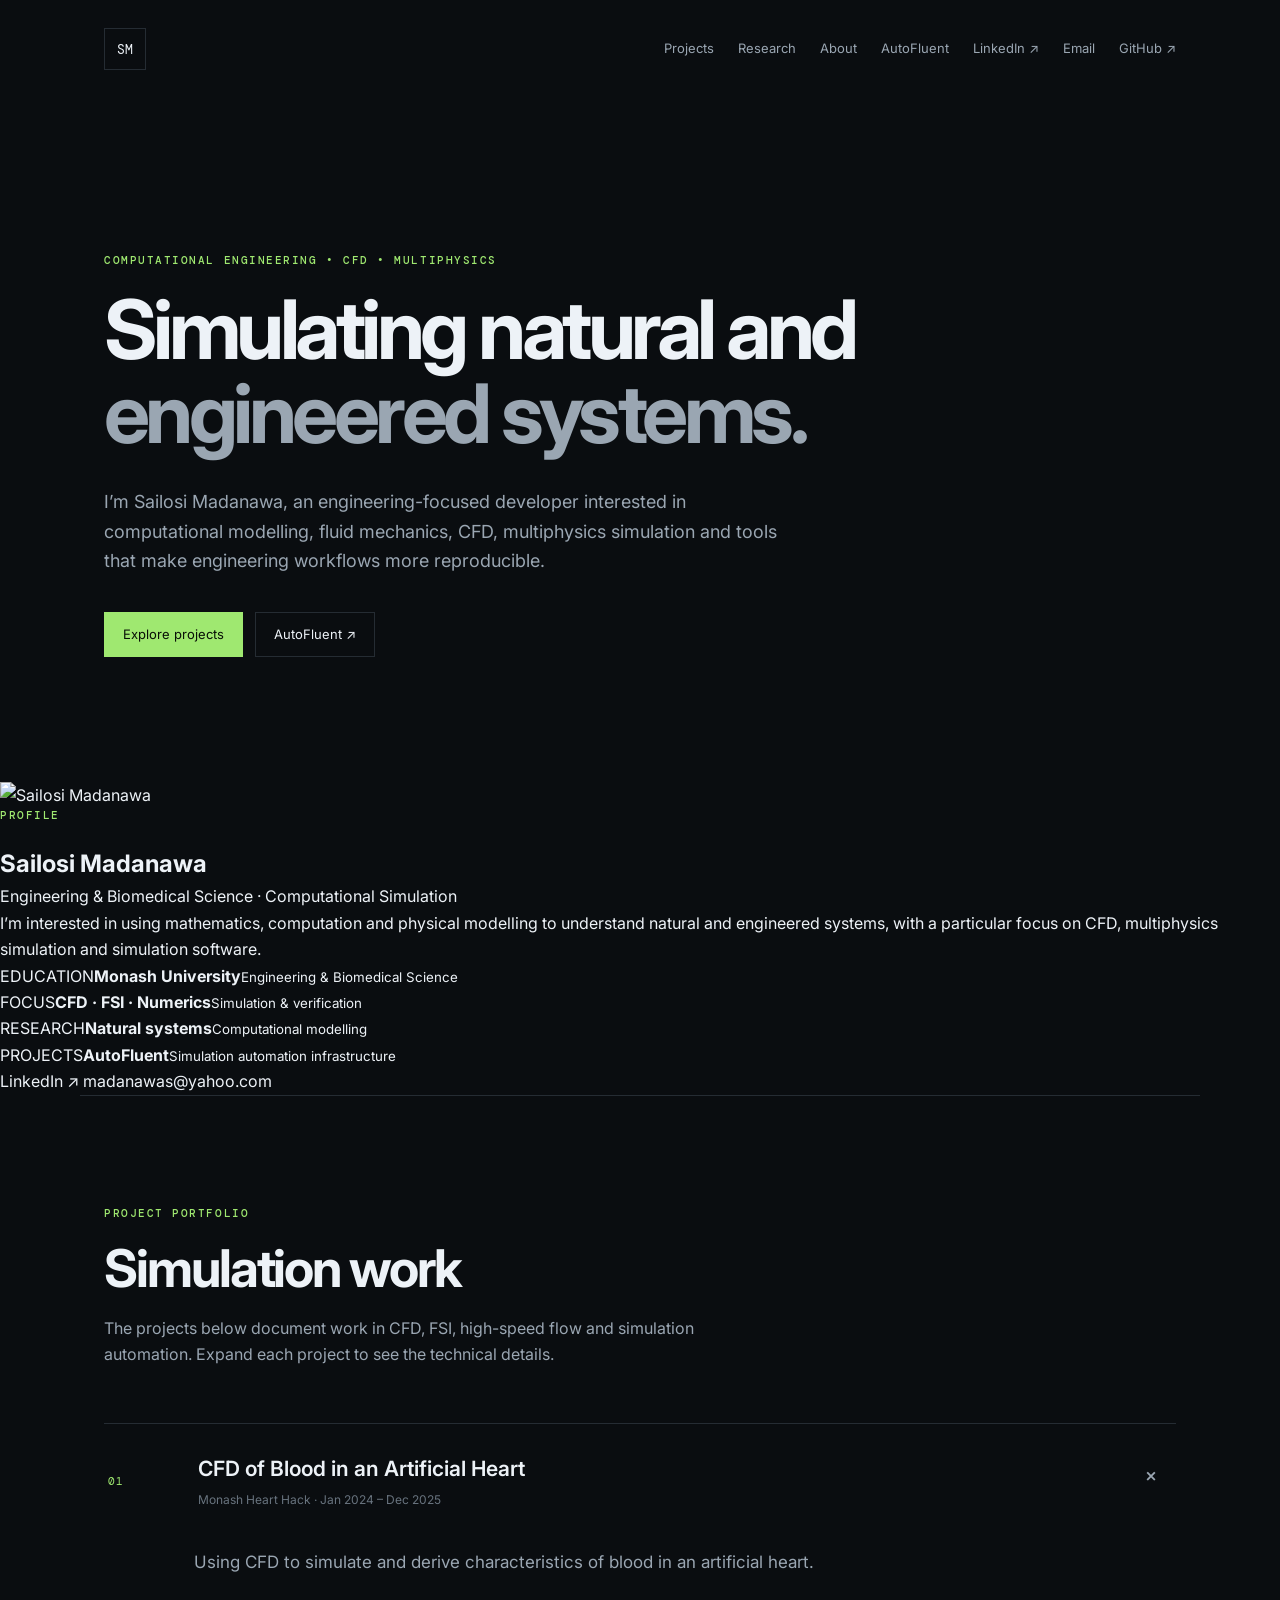
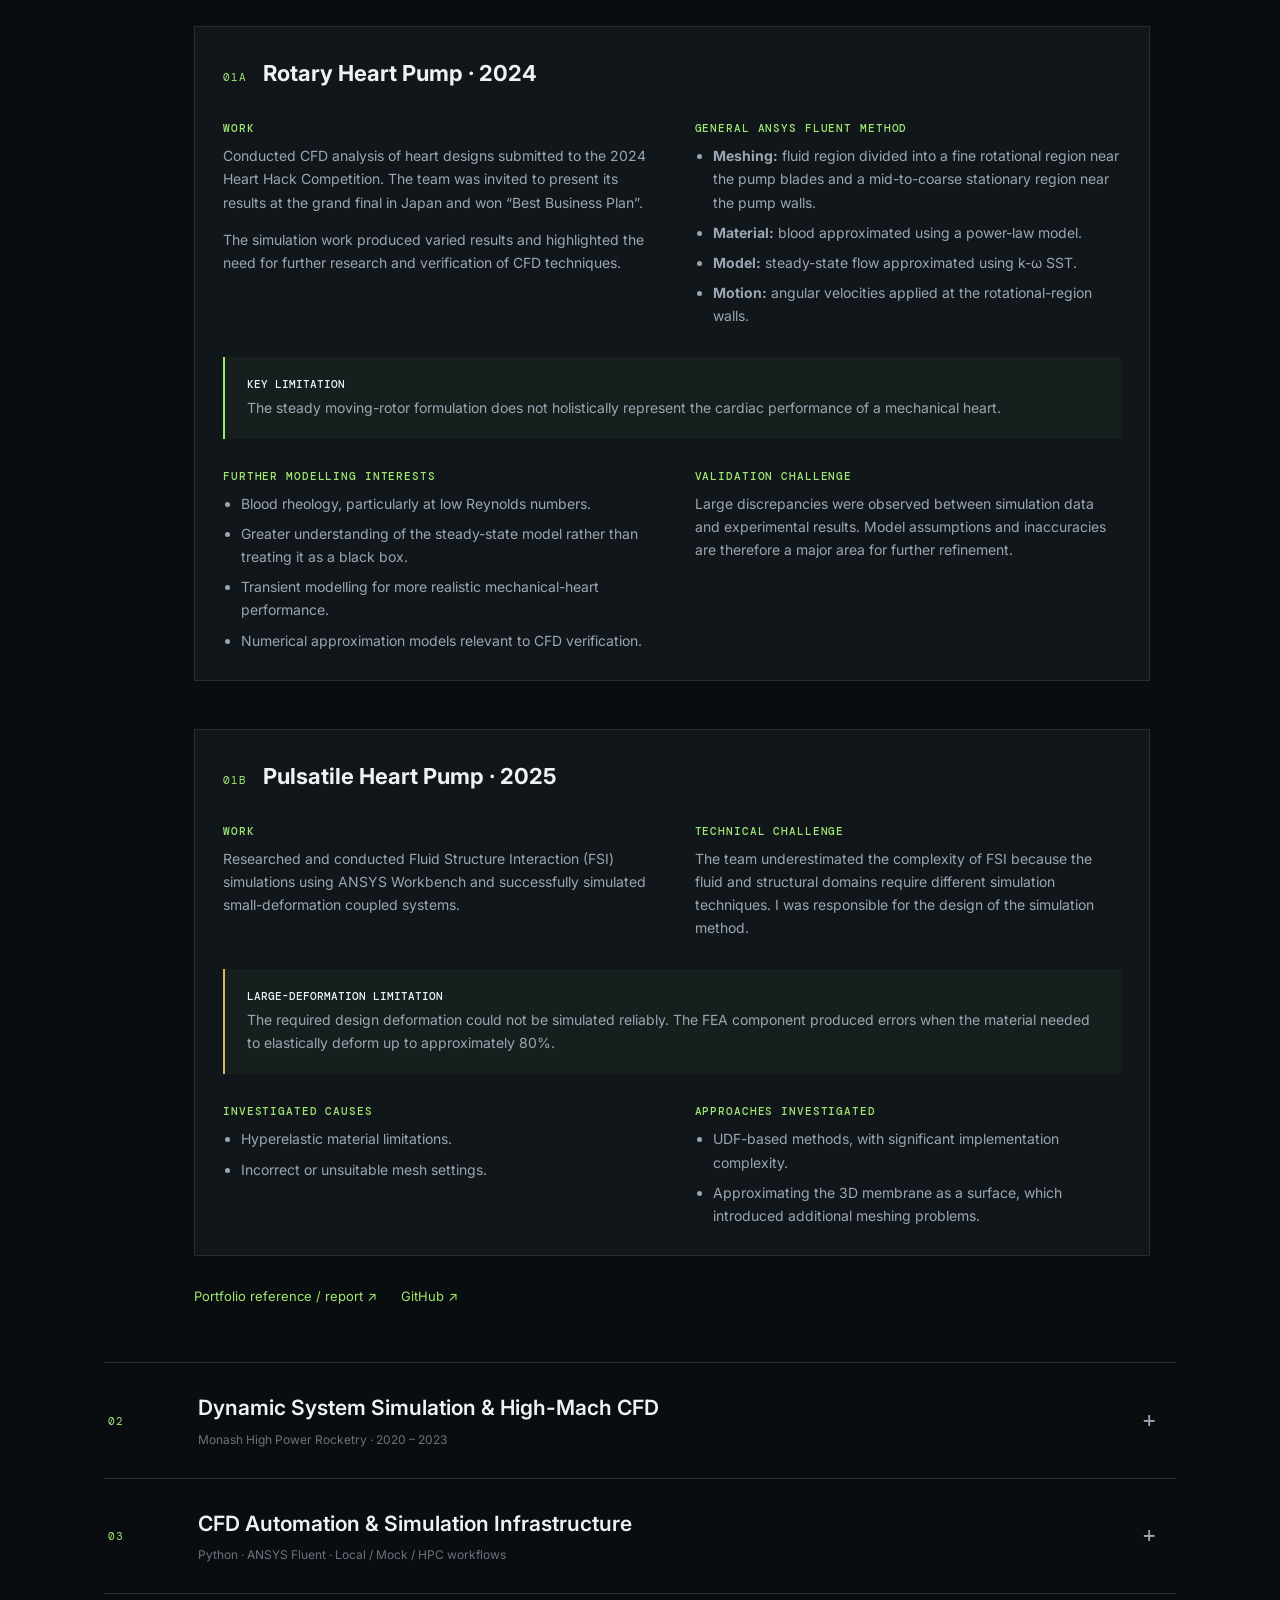
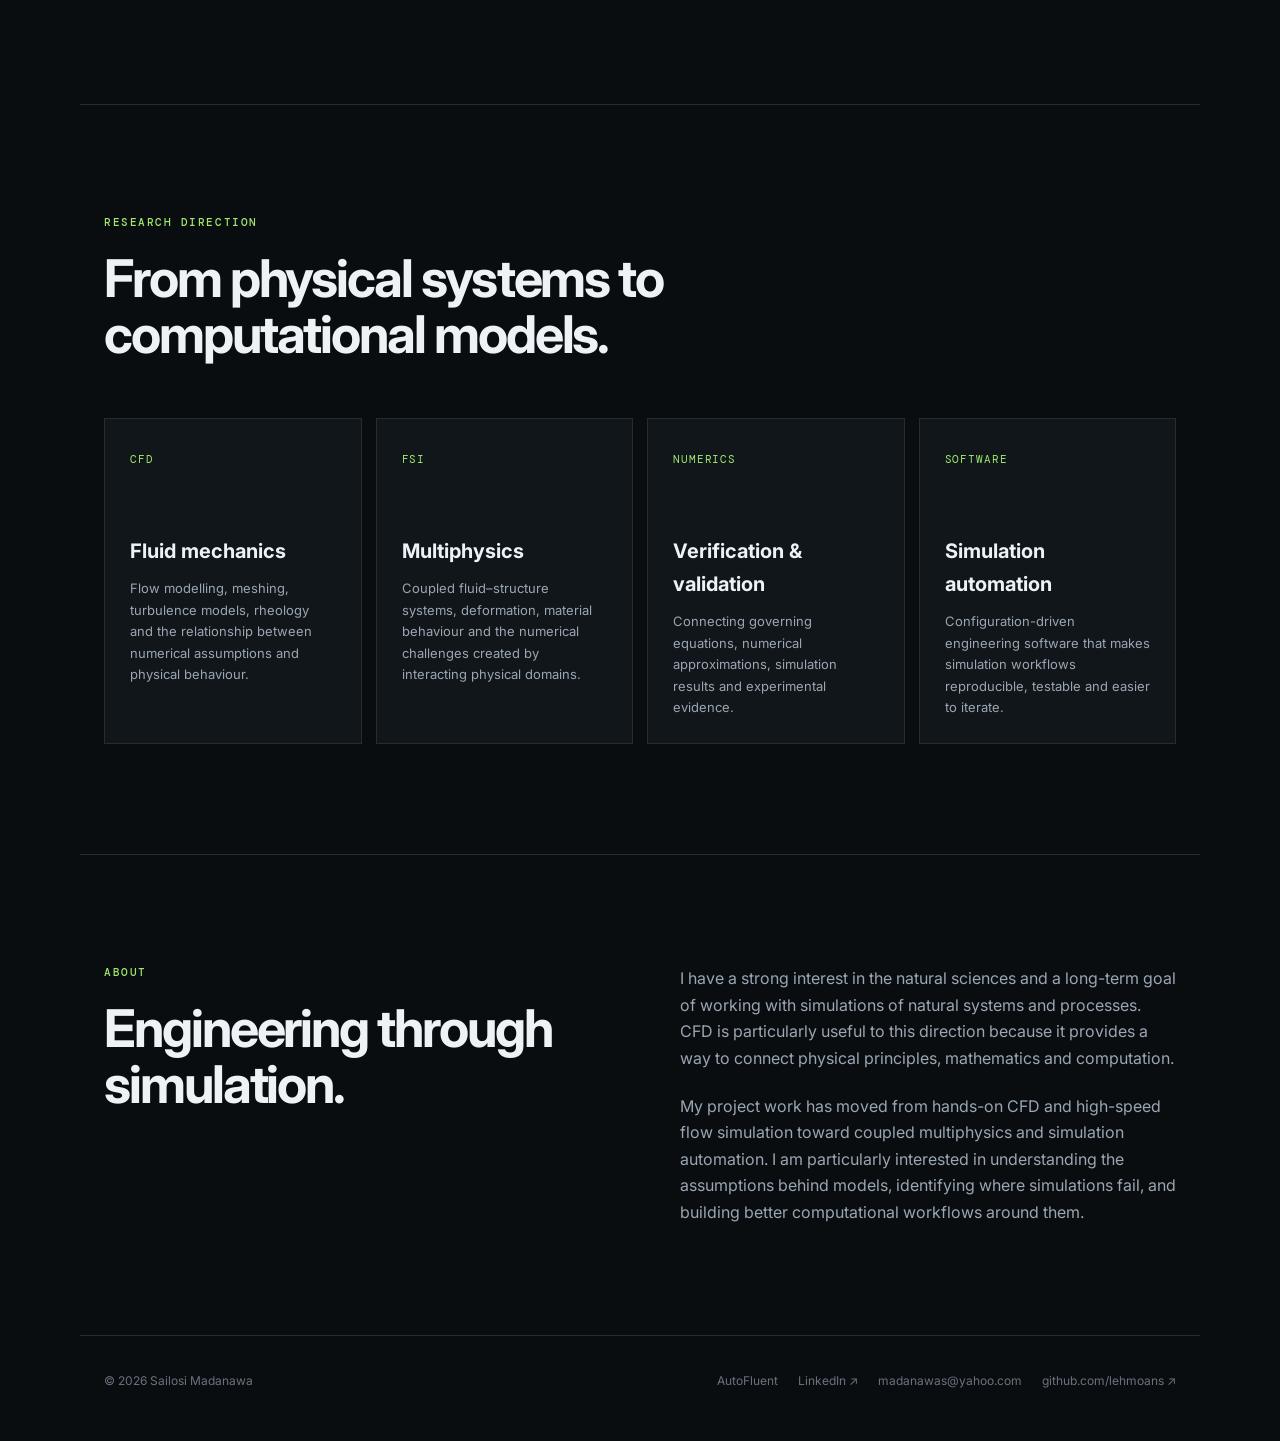
==== commit 2a1fa8db: "Add personal profile section" ====
--- a/index.html
+++ b/index.html
@@ -25,7 +25,10 @@
   </header>
 
   <main>
-    <section class="hero">
+    <section class="hero ocean-hero">
+      <div class="hero-ocean"></div>
+      <div class="hero-content">
+
       <p class="eyebrow">COMPUTATIONAL ENGINEERING • CFD • MULTIPHYSICS</p>
       <h1>Simulating natural and<br><span>engineered systems.</span></h1>
       <p class="intro">
@@ -36,6 +39,33 @@
       <div class="actions">
         <a class="button primary" href="#projects">Explore projects</a>
         <a class="button secondary" href="autofluent.html">AutoFluent ↗</a>
+      </div>
+    </div>
+    </section>
+
+    <section id="profile" class="profile-section">
+      <div class="profile-photo-wrap">
+        <img class="profile-photo" src="assets/profile.webp" alt="Sailosi Madanawa">
+      </div>
+      <div class="profile-copy">
+        <p class="eyebrow">PROFILE</p>
+        <h2>Sailosi Madanawa</h2>
+        <p class="profile-role">Engineering & Biomedical Science · Computational Simulation</p>
+        <p>
+          I’m interested in using mathematics, computation and physical modelling
+          to understand natural and engineered systems, with a particular focus
+          on CFD, multiphysics simulation and simulation software.
+        </p>
+        <div class="profile-facts">
+          <div><span>EDUCATION</span><strong>Monash University</strong><small>Engineering & Biomedical Science</small></div>
+          <div><span>FOCUS</span><strong>CFD · FSI · Numerics</strong><small>Simulation & verification</small></div>
+          <div><span>RESEARCH</span><strong>Natural systems</strong><small>Computational modelling</small></div>
+          <div><span>PROJECTS</span><strong>AutoFluent</strong><small>Simulation automation infrastructure</small></div>
+        </div>
+        <div class="profile-links">
+          <a href="https://www.linkedin.com/in/sailosimadanawa/" target="_blank" rel="noopener">LinkedIn ↗</a>
+          <a href="mailto:madanawas@yahoo.com">madanawas@yahoo.com</a>
+        </div>
       </div>
     </section>
 
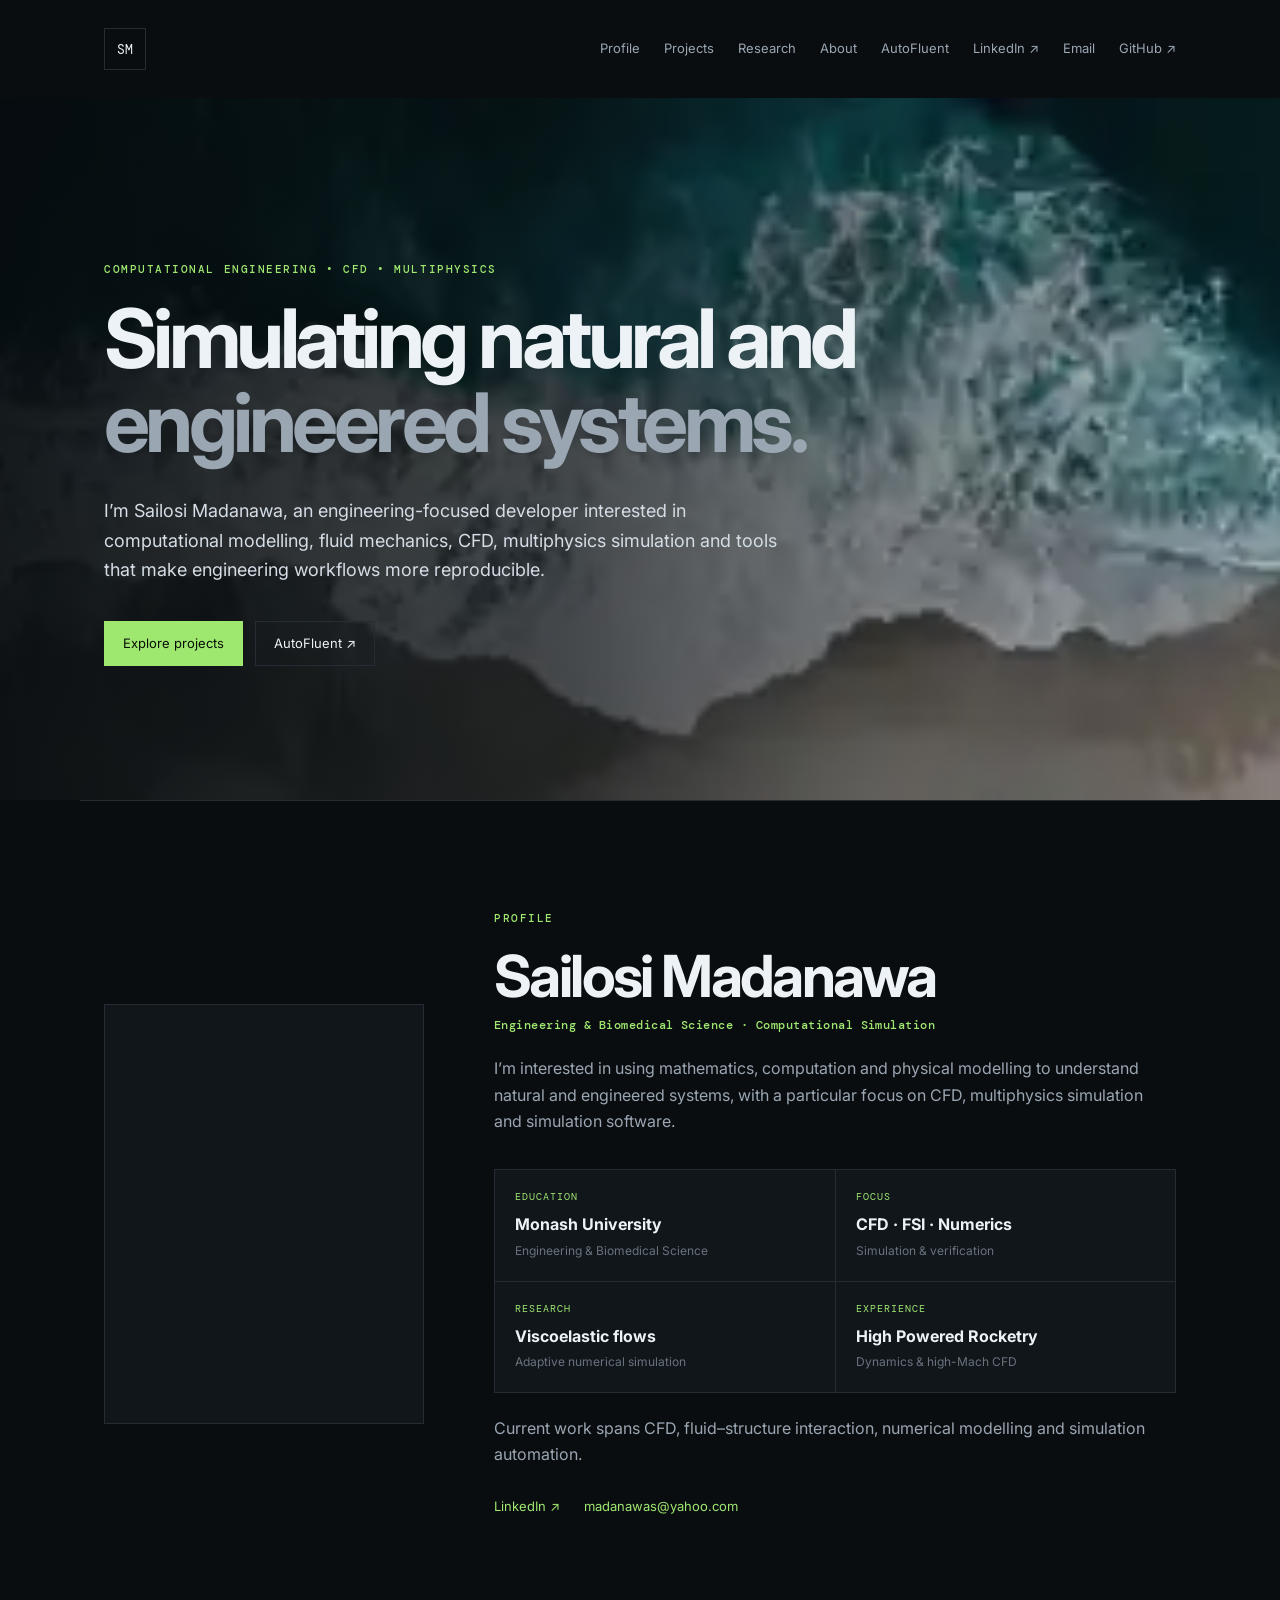
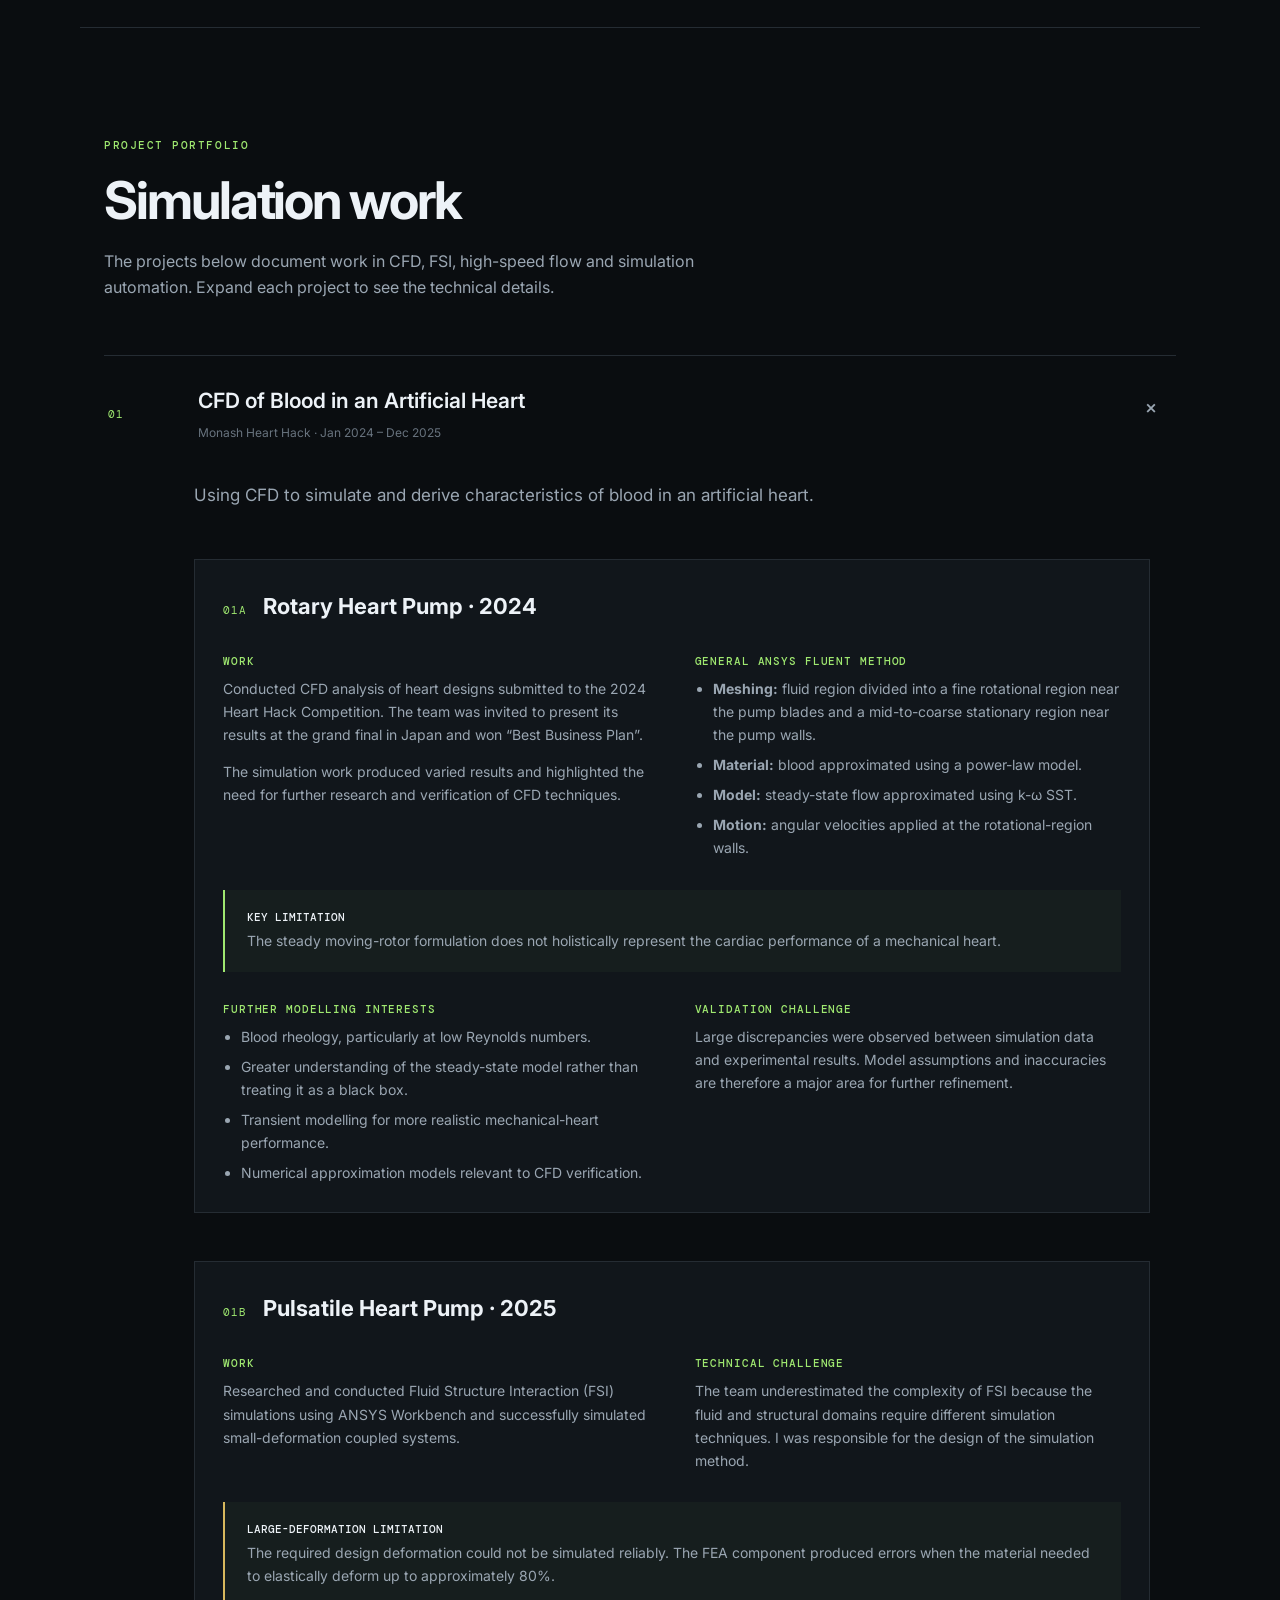
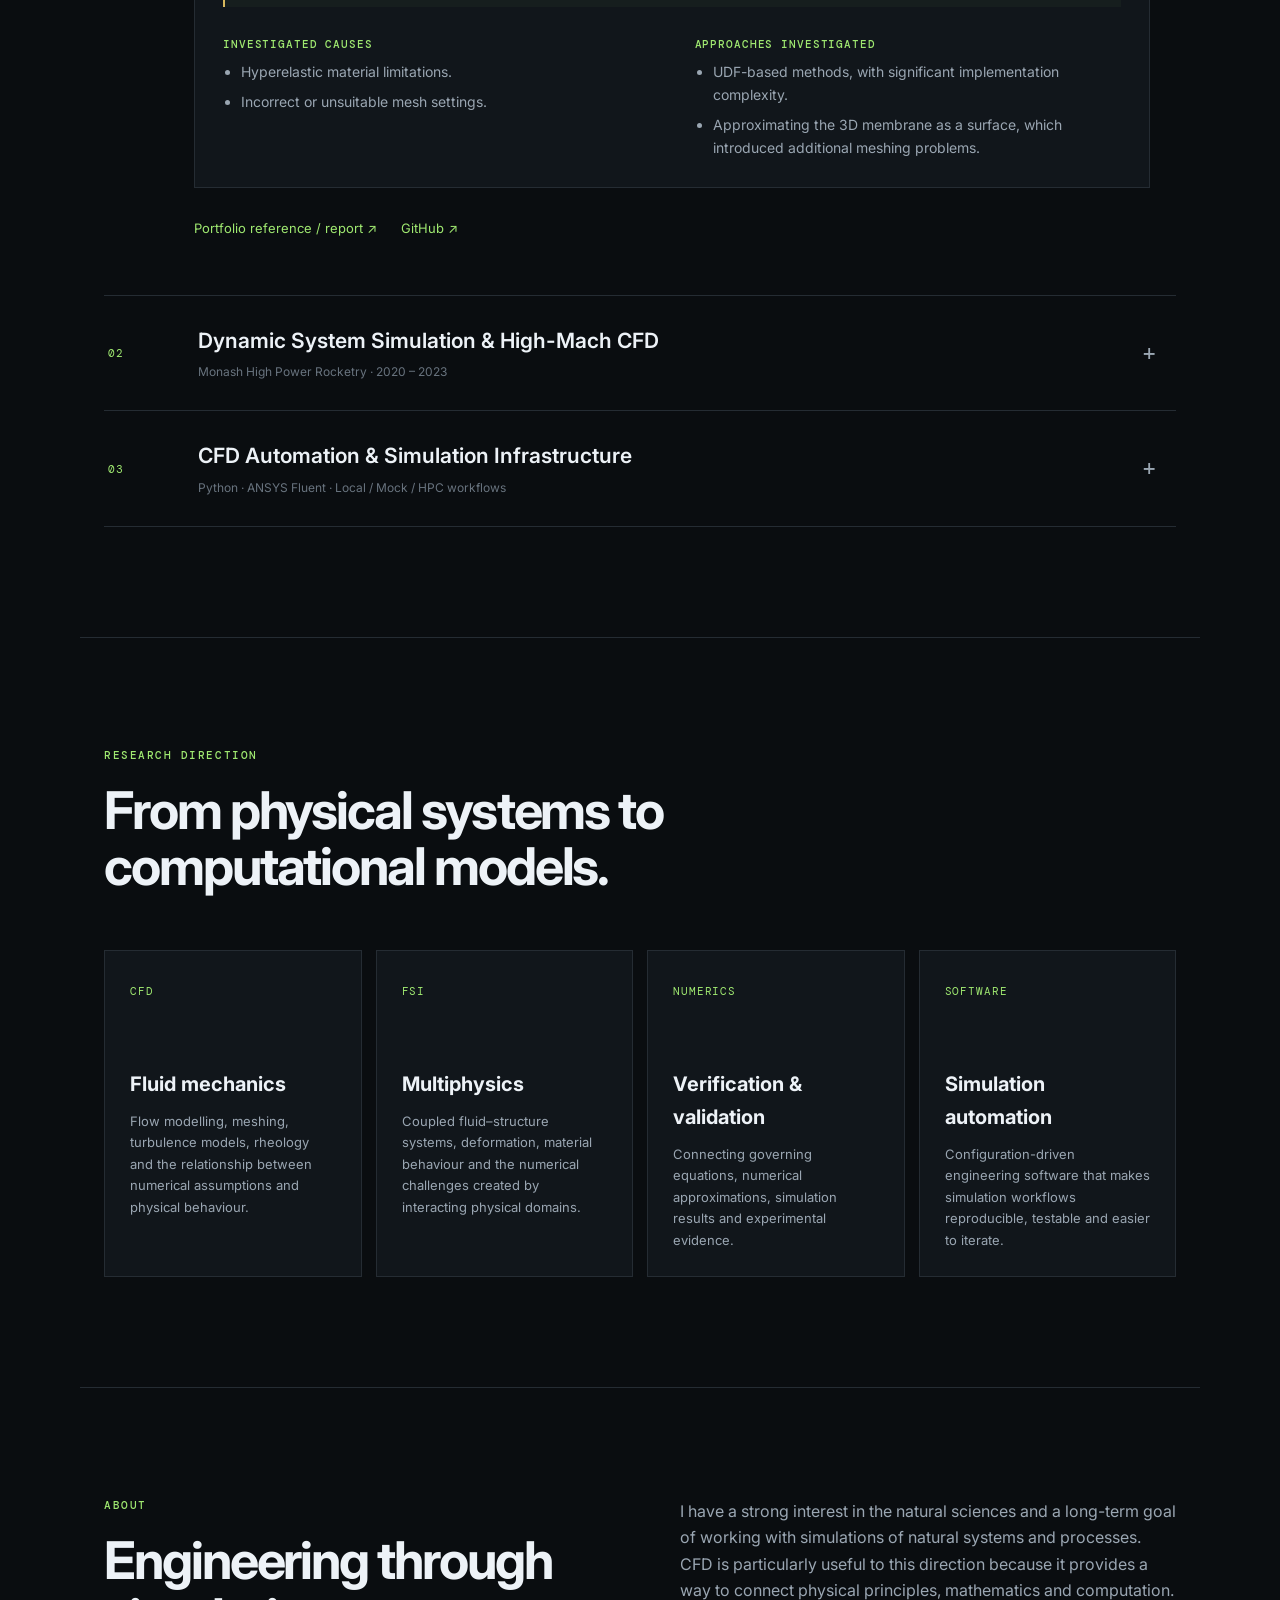
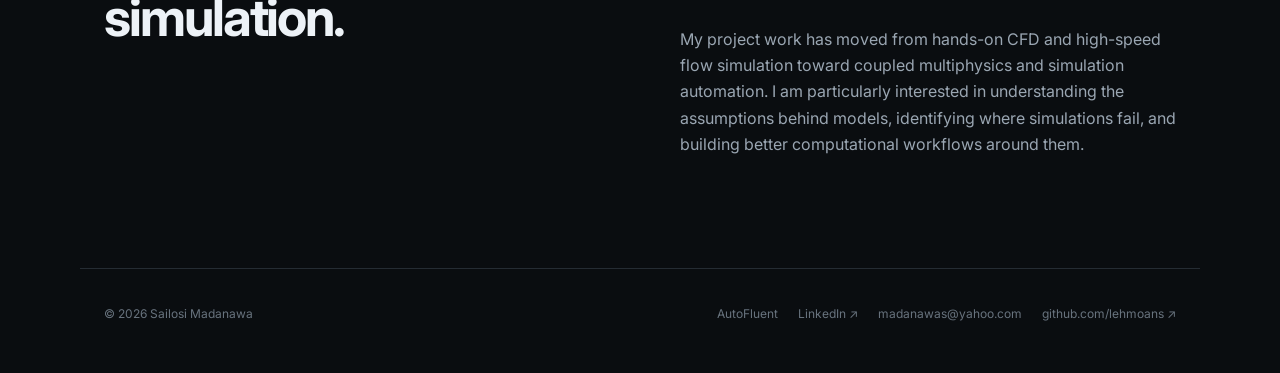
==== commit 6b488228: "Refine profile details and navigation" ====
--- a/index.html
+++ b/index.html
@@ -14,6 +14,7 @@
   <header class="nav">
     <a class="logo" href="#">SM</a>
     <nav aria-label="Primary navigation">
+      <a href="#profile">Profile</a>
       <a href="#projects">Projects</a>
       <a href="#research">Research</a>
       <a href="#about">About</a>
@@ -59,9 +60,10 @@
         <div class="profile-facts">
           <div><span>EDUCATION</span><strong>Monash University</strong><small>Engineering & Biomedical Science</small></div>
           <div><span>FOCUS</span><strong>CFD · FSI · Numerics</strong><small>Simulation & verification</small></div>
-          <div><span>RESEARCH</span><strong>Natural systems</strong><small>Computational modelling</small></div>
-          <div><span>PROJECTS</span><strong>AutoFluent</strong><small>Simulation automation infrastructure</small></div>
+          <div><span>RESEARCH</span><strong>Viscoelastic flows</strong><small>Adaptive numerical simulation</small></div>
+          <div><span>EXPERIENCE</span><strong>High Powered Rocketry</strong><small>Dynamics & high-Mach CFD</small></div>
         </div>
+        <p class="profile-note">Current work spans CFD, fluid–structure interaction, numerical modelling and simulation automation.</p>
         <div class="profile-links">
           <a href="https://www.linkedin.com/in/sailosimadanawa/" target="_blank" rel="noopener">LinkedIn ↗</a>
           <a href="mailto:madanawas@yahoo.com">madanawas@yahoo.com</a>
--- a/style.css
+++ b/style.css
@@ -43,13 +43,29 @@
 .nav nav a:hover { color: var(--text); }
 
 .hero {
-  max-width: var(--max);
-  min-height: 76vh;
+  max-width: none;
+  min-height: 78vh;
+  margin: 0;
+  padding: 0;
+  position: relative;
+  display: flex;
+  align-items: center;
+  overflow: hidden;
+}
+.hero-ocean {
+  position: absolute;
+  inset: 0;
+  background-image: linear-gradient(90deg, rgba(5,9,12,.92) 0%, rgba(5,9,12,.72) 45%, rgba(5,9,12,.2) 100%), url("assets/ocean.webp");
+  background-size: cover;
+  background-position: center;
+  filter: saturate(.9);
+}
+.hero-content {
+  position: relative;
+  z-index: 1;
+  width: min(var(--max), 100%);
   margin: auto;
   padding: 130px 24px 100px;
-  display: flex;
-  flex-direction: column;
-  justify-content: center;
 }
 .eyebrow {
   color: var(--accent);
@@ -67,7 +83,7 @@
 .intro {
   max-width: 690px;
   margin-top: 30px;
-  color: var(--muted);
+  color: #d4dde5;
   font-size: 18px;
 }
 .actions { display: flex; flex-wrap: wrap; gap: 12px; margin-top: 36px; }
@@ -87,6 +103,81 @@
   margin: auto;
   padding: 110px 24px;
   border-top: 1px solid var(--line);
+}
+
+.profile-section {
+  max-width: var(--max);
+  margin: auto;
+  padding: 110px 24px;
+  border-top: 1px solid var(--line);
+  display: grid;
+  grid-template-columns: 320px 1fr;
+  gap: 70px;
+  align-items: center;
+}
+.profile-photo-wrap {
+  padding: 10px;
+  background: var(--surface);
+  border: 1px solid var(--line);
+}
+.profile-photo {
+  display: block;
+  width: 100%;
+  aspect-ratio: 3 / 4;
+  object-fit: cover;
+}
+.profile-copy h2 {
+  font-size: clamp(36px, 5vw, 58px);
+  line-height: 1.05;
+  letter-spacing: -.045em;
+}
+.profile-role {
+  margin-top: 10px;
+  color: var(--accent);
+  font: 500 12px "DM Mono", monospace;
+  letter-spacing: .04em;
+}
+.profile-copy > p:not(.eyebrow):not(.profile-role) {
+  max-width: 680px;
+  margin-top: 22px;
+  color: var(--muted);
+}
+.profile-facts {
+  margin-top: 35px;
+  display: grid;
+  grid-template-columns: 1fr 1fr;
+  gap: 1px;
+  background: var(--line);
+  border: 1px solid var(--line);
+}
+.profile-facts > div {
+  padding: 20px;
+  background: var(--surface);
+}
+.profile-facts span {
+  display: block;
+  color: var(--accent);
+  font: 10px "DM Mono", monospace;
+  letter-spacing: .1em;
+}
+.profile-facts strong {
+  display: block;
+  margin-top: 8px;
+  font-size: 16px;
+}
+.profile-facts small {
+  display: block;
+  margin-top: 3px;
+  color: var(--subtle);
+  font-size: 12px;
+}
+.profile-links {
+  display: flex;
+  flex-wrap: wrap;
+  gap: 24px;
+  margin-top: 28px;
+  color: var(--accent);
+  font-size: 13px;
 }
 .section-heading h2 {
   max-width: 800px;
@@ -240,10 +331,15 @@
   .research-grid { grid-template-columns: 1fr 1fr; }
   .project-body { padding-left: 4px; }
   .project-callout { align-items: flex-start; flex-direction: column; }
+  .profile-section { grid-template-columns: 240px 1fr; gap: 40px; }
 }
 
 @media (max-width: 700px) {
-  .hero { padding-top: 80px; }
+  .hero-content { padding-top: 80px; }
+  .profile-section { grid-template-columns: 1fr; gap: 40px; }
+  .profile-photo-wrap { max-width: 320px; }
+  .profile-facts { grid-template-columns: 1fr; }
+
   .nav { align-items: flex-start; }
   .nav nav { flex-wrap: wrap; justify-content: flex-end; gap: 10px 15px; max-width: 280px; }
   .project summary { grid-template-columns: 42px 1fr 25px; gap: 12px; }
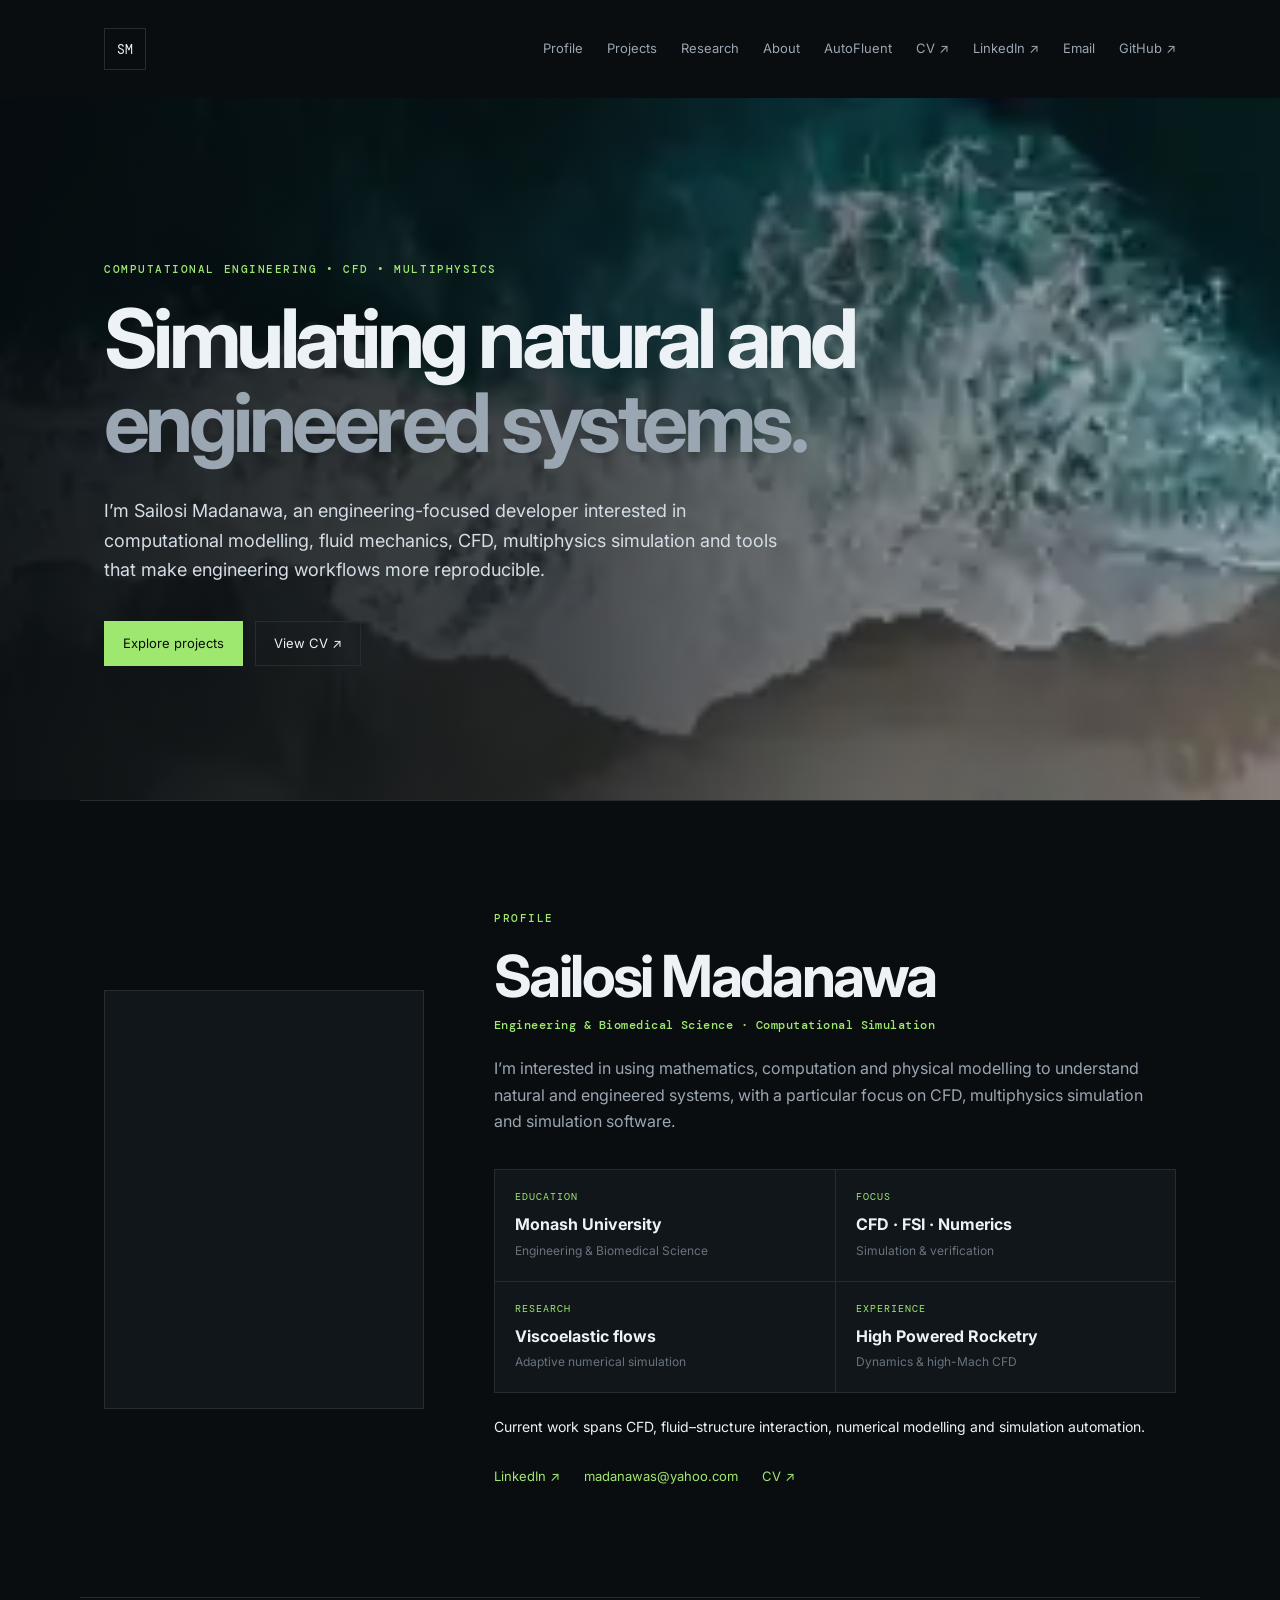
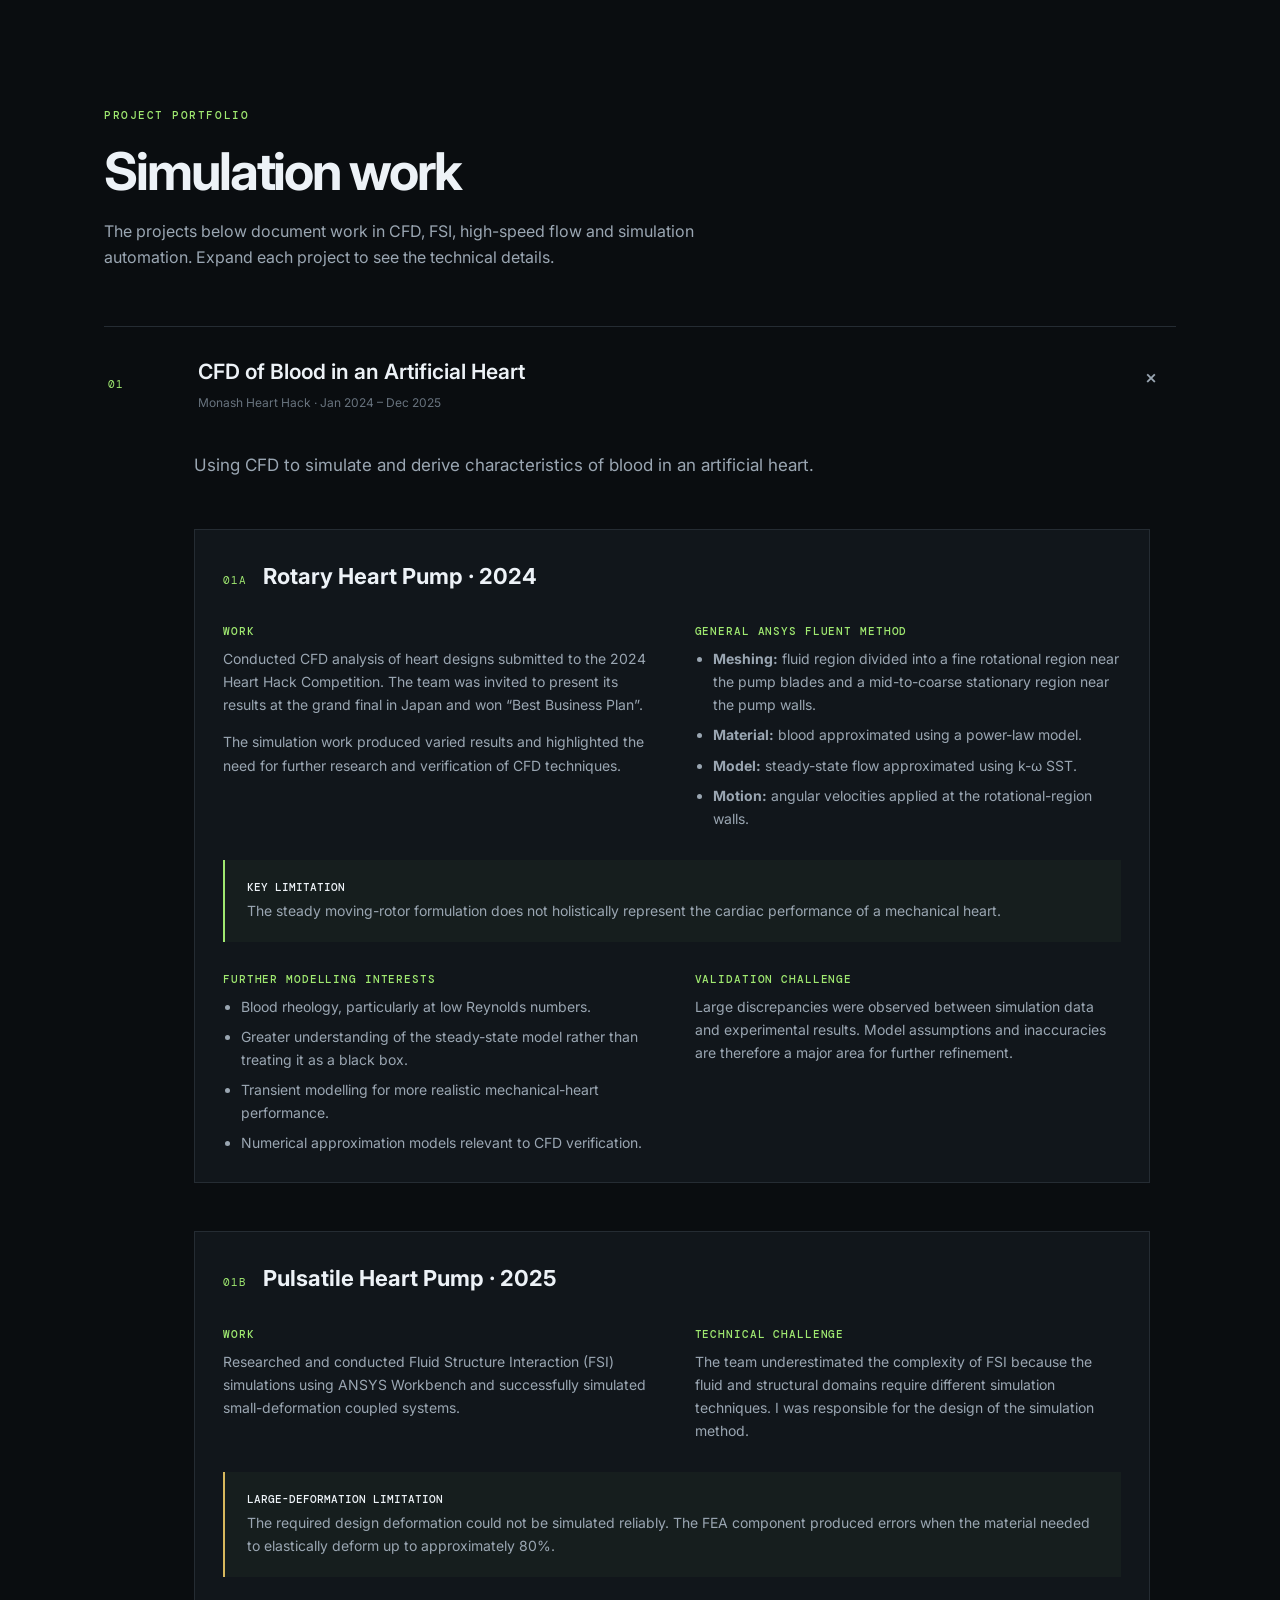
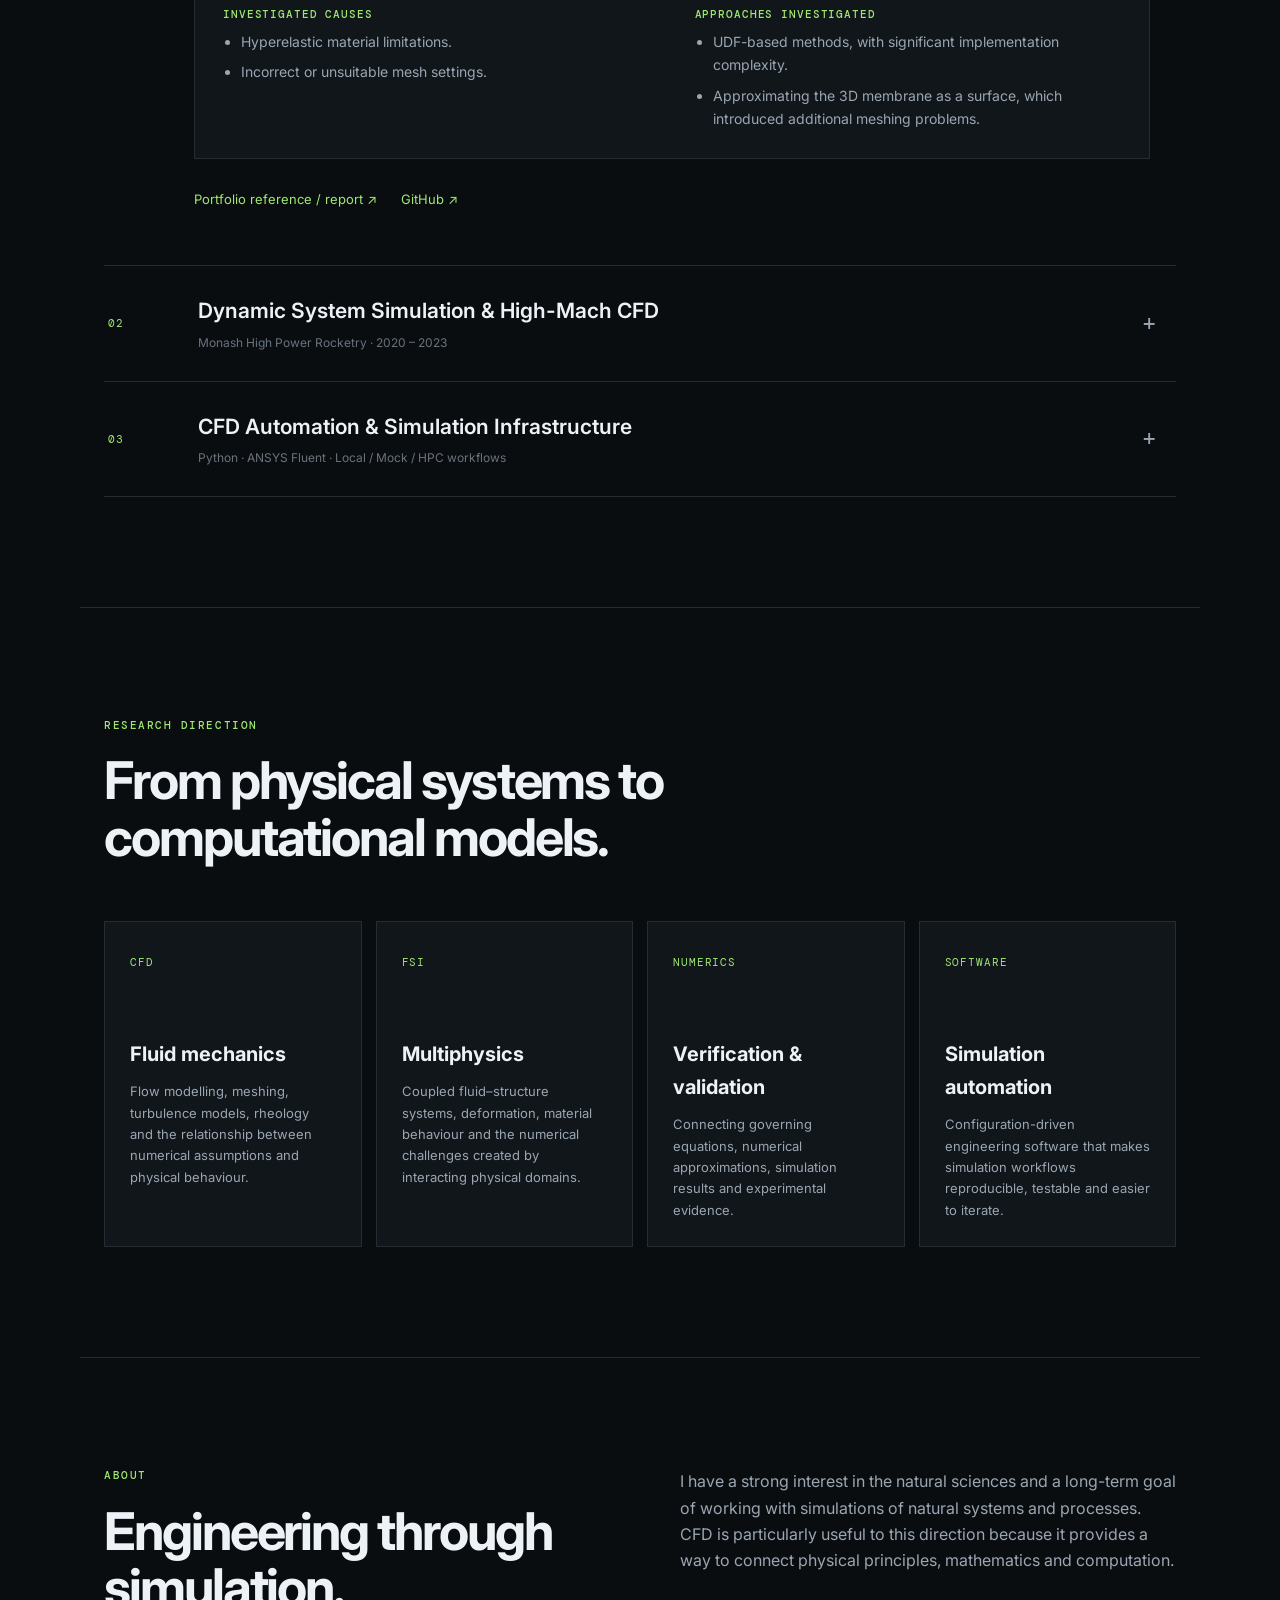
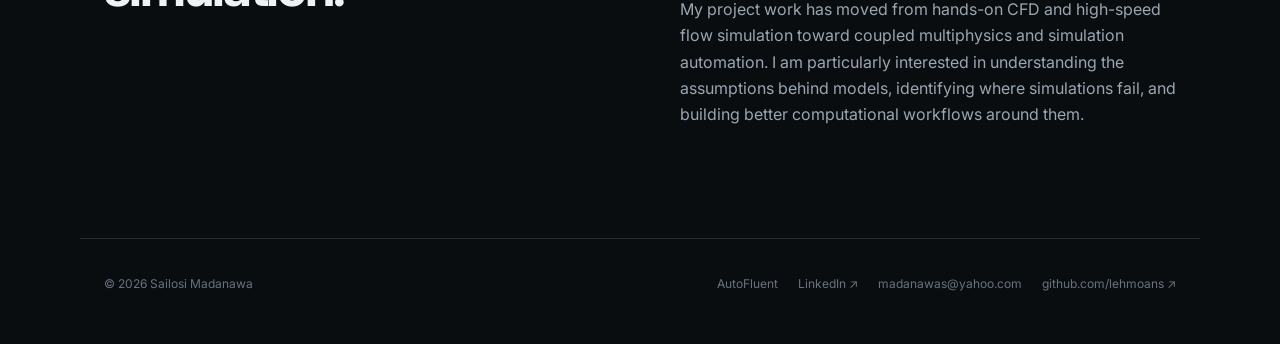
==== commit 58cfe25c: "Add CV navigation and profile link" ====
--- a/index.html
+++ b/index.html
@@ -19,6 +19,7 @@
       <a href="#research">Research</a>
       <a href="#about">About</a>
       <a href="autofluent.html">AutoFluent</a>
+      <a href="cv.html">CV ↗</a>
       <a href="https://www.linkedin.com/in/sailosimadanawa/" target="_blank" rel="noopener">LinkedIn ↗</a>
       <a href="mailto:madanawas@yahoo.com">Email</a>
       <a href="https://github.com/lehmoans" target="_blank" rel="noopener">GitHub ↗</a>
@@ -39,7 +40,7 @@
       </p>
       <div class="actions">
         <a class="button primary" href="#projects">Explore projects</a>
-        <a class="button secondary" href="autofluent.html">AutoFluent ↗</a>
+        <a class="button secondary" href="cv.html">View CV ↗</a>
       </div>
     </div>
     </section>
@@ -67,6 +68,7 @@
         <div class="profile-links">
           <a href="https://www.linkedin.com/in/sailosimadanawa/" target="_blank" rel="noopener">LinkedIn ↗</a>
           <a href="mailto:madanawas@yahoo.com">madanawas@yahoo.com</a>
+          <a href="cv.html">CV ↗</a>
         </div>
       </div>
     </section>
--- a/style.css
+++ b/style.css
@@ -171,6 +171,11 @@
   color: var(--subtle);
   font-size: 12px;
 }
+.profile-note {
+  margin-top: 20px;
+  color: var(--text) !important;
+  font-size: 14px !important;
+}
 .profile-links {
   display: flex;
   flex-wrap: wrap;
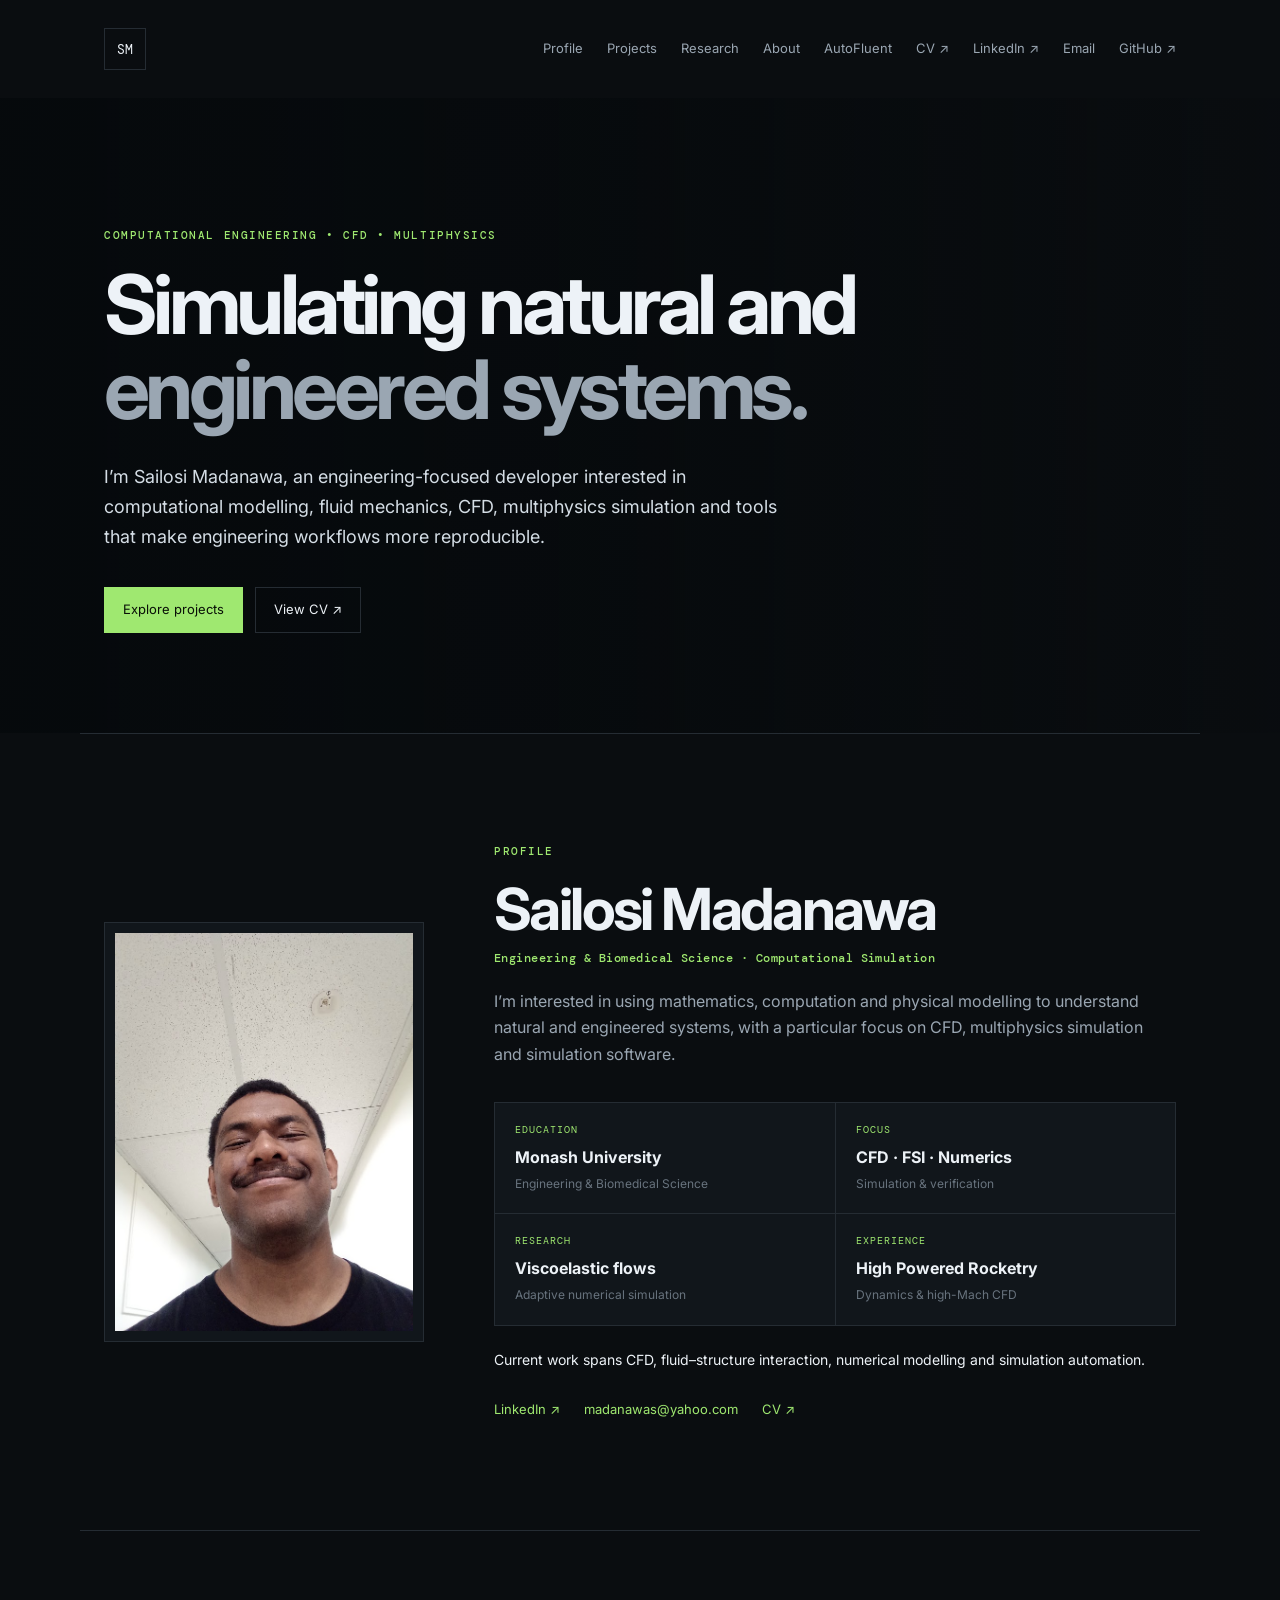
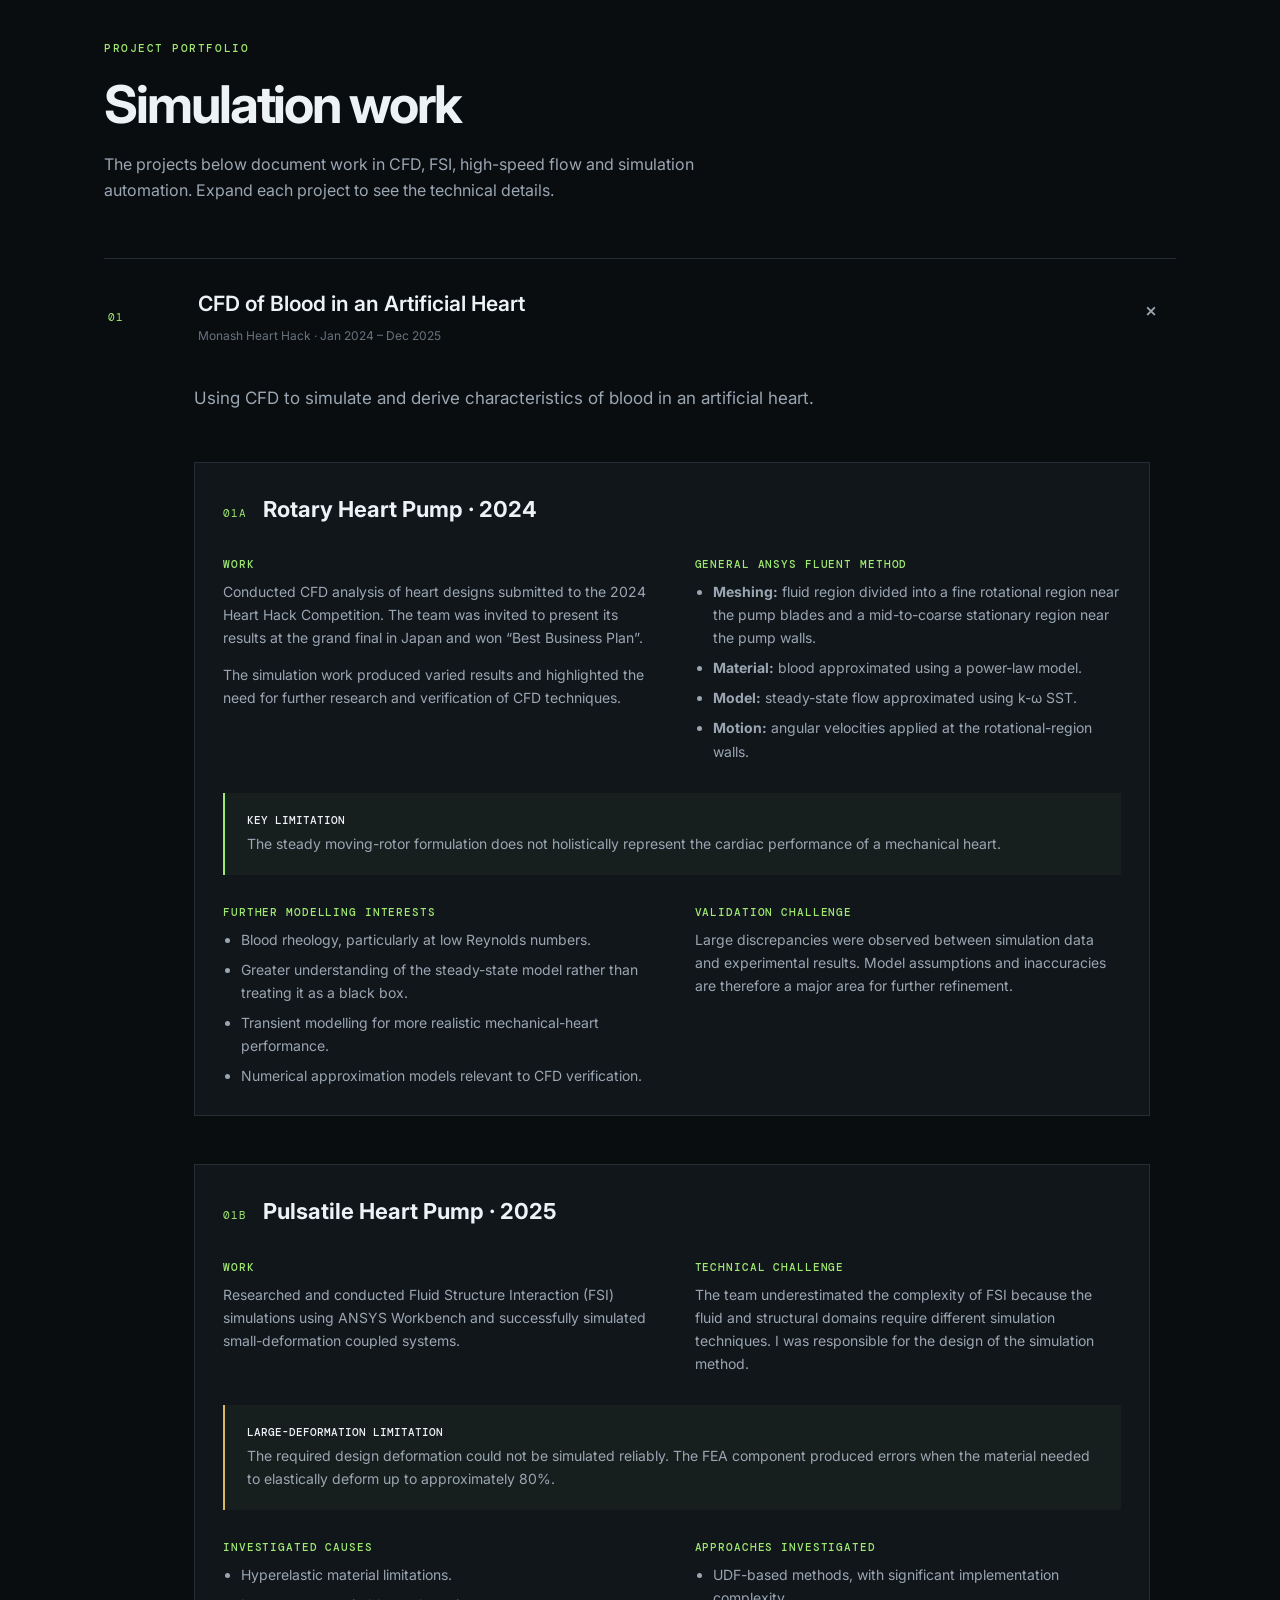
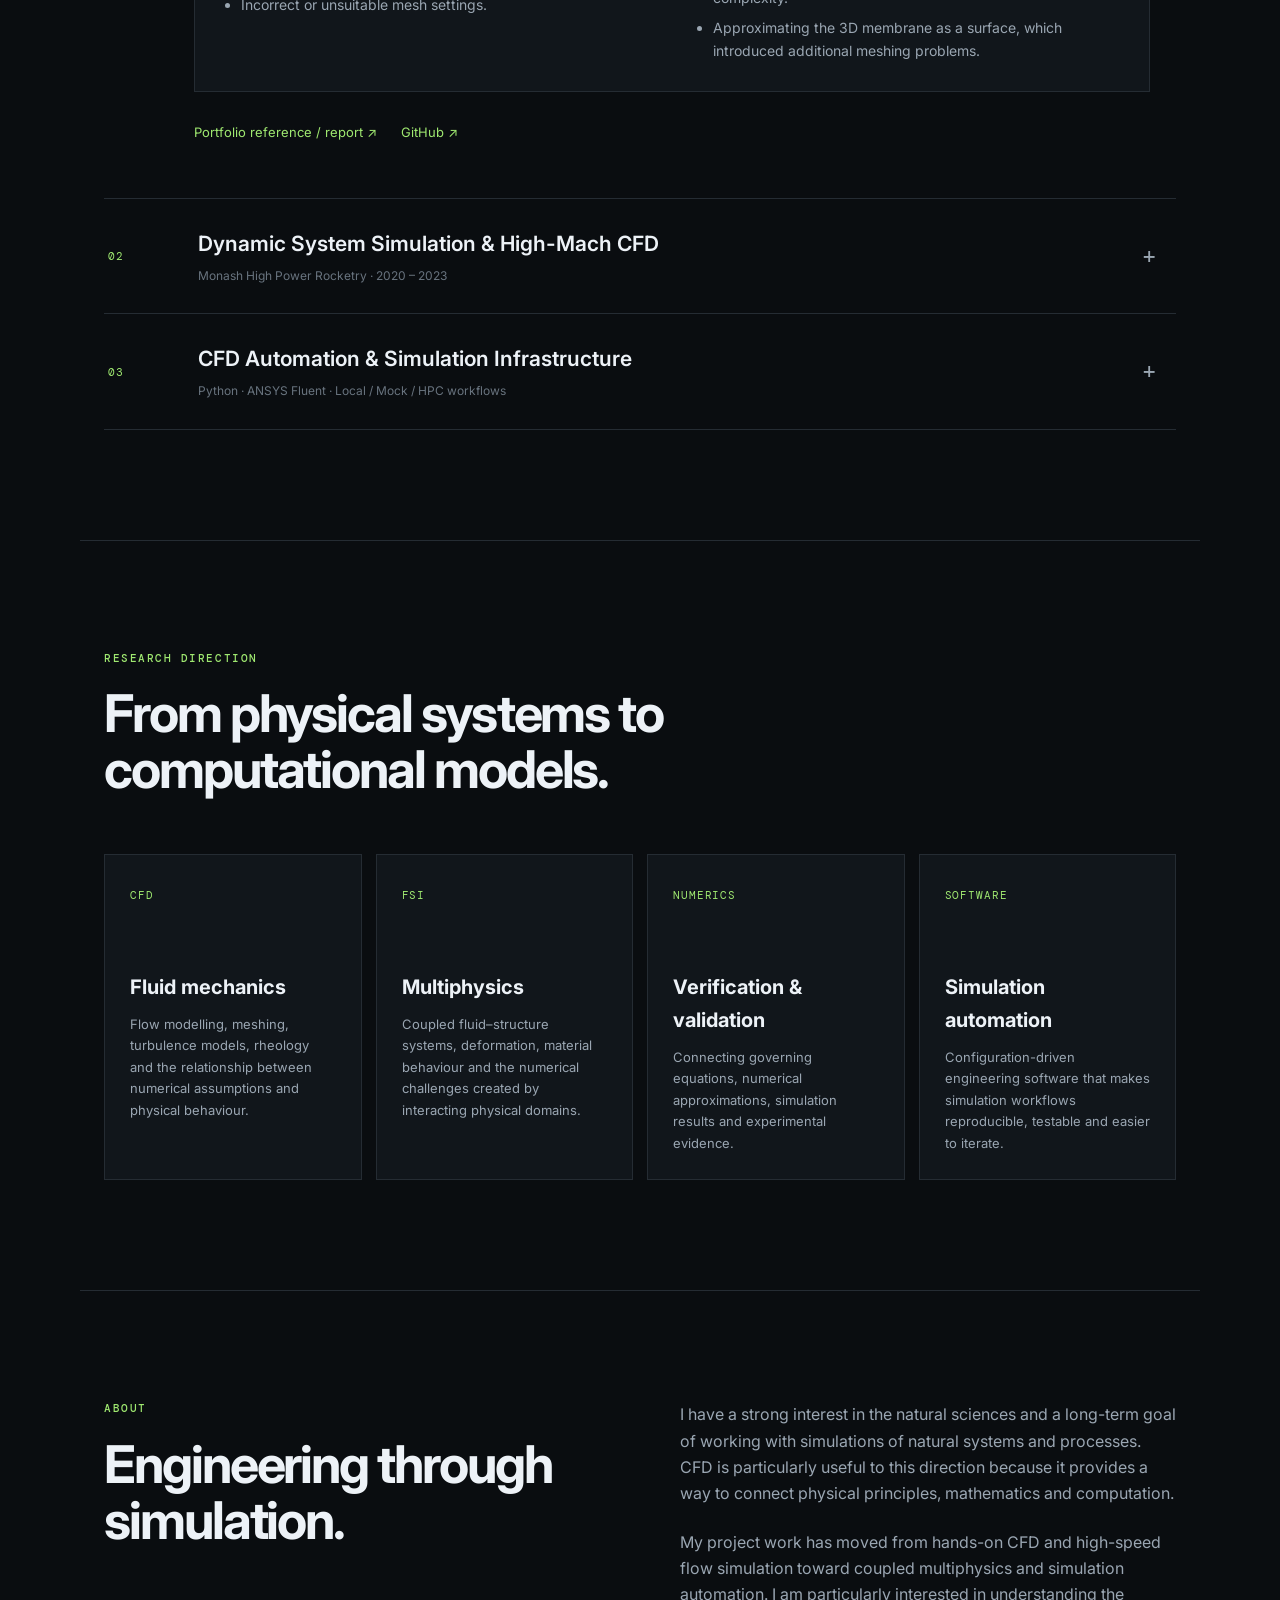
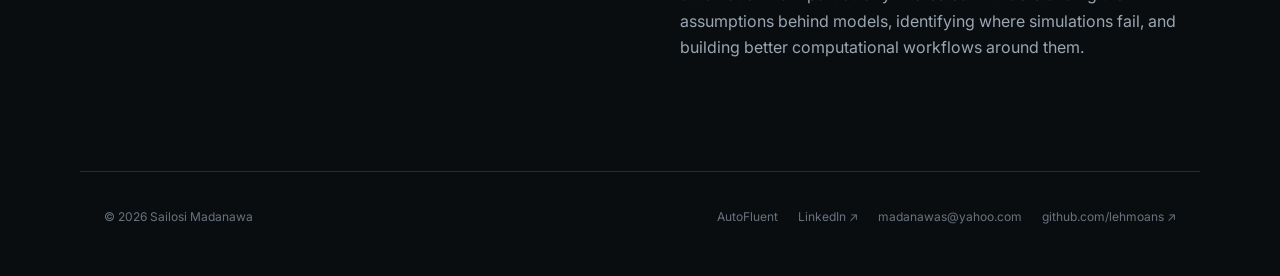
==== commit 06fa48e7: "Fix profile photo path" ====
--- a/index.html
+++ b/index.html
@@ -47,7 +47,7 @@
 
     <section id="profile" class="profile-section">
       <div class="profile-photo-wrap">
-        <img class="profile-photo" src="assets/profile.webp" alt="Sailosi Madanawa">
+        <img class="profile-photo" src="assets/IMG_20220502_143514_275.jpg" alt="Sailosi Madanawa">
       </div>
       <div class="profile-copy">
         <p class="eyebrow">PROFILE</p>
--- a/style.css
+++ b/style.css
@@ -44,7 +44,7 @@
 
 .hero {
   max-width: none;
-  min-height: 78vh;
+  min-height: 62vh;
   margin: 0;
   padding: 0;
   position: relative;
@@ -55,7 +55,7 @@
 .hero-ocean {
   position: absolute;
   inset: 0;
-  background-image: linear-gradient(90deg, rgba(5,9,12,.92) 0%, rgba(5,9,12,.72) 45%, rgba(5,9,12,.2) 100%), url("assets/ocean.webp");
+  background-image: linear-gradient(90deg, rgba(5,9,12,.92) 0%, rgba(5,9,12,.72) 45%, rgba(5,9,12,.2) 100%), url("https://images.squarespace-cdn.com/content/v1/5b1d0cd63917eeb91f4d1a2a/1590477704071-BNTZCFMAEY2PL7QVCEGJ/ivan-bandura-5cwigXmGWTo-unsplash.jpg");
   background-size: cover;
   background-position: center;
   filter: saturate(.9);
@@ -331,6 +331,22 @@
   border-top: 1px solid var(--line);
 }
 .footer-links { display: flex; gap: 20px; }
+
+.cv-page { max-width: 980px; }
+.cv-title { max-width: 900px; font-size: clamp(46px, 7vw, 76px); line-height: 1.03; letter-spacing: -.055em; }
+.cv-contact { margin-top: 16px; color: var(--muted); font-size: 14px; }
+.cv-section { margin-top: 75px; }
+.cv-entry { padding: 25px 0 30px; border-top: 1px solid var(--line); }
+.cv-meta { display: flex; justify-content: space-between; gap: 20px; color: var(--muted); font: 12px "DM Mono", monospace; }
+.cv-entry h3 { margin-top: 10px; font-size: 21px; line-height: 1.35; }
+.cv-entry p { margin-top: 10px; color: var(--muted); font-size: 14px; }
+.cv-entry ul { margin-top: 14px; color: var(--muted); font-size: 14px; }
+.cv-entry li + li { margin-top: 7px; }
+
+@media (max-width: 700px) {
+  .cv-meta { flex-direction: column; gap: 5px; }
+  .cv-section { margin-top: 55px; }
+}
 
 @media (max-width: 850px) {
   .research-grid { grid-template-columns: 1fr 1fr; }
